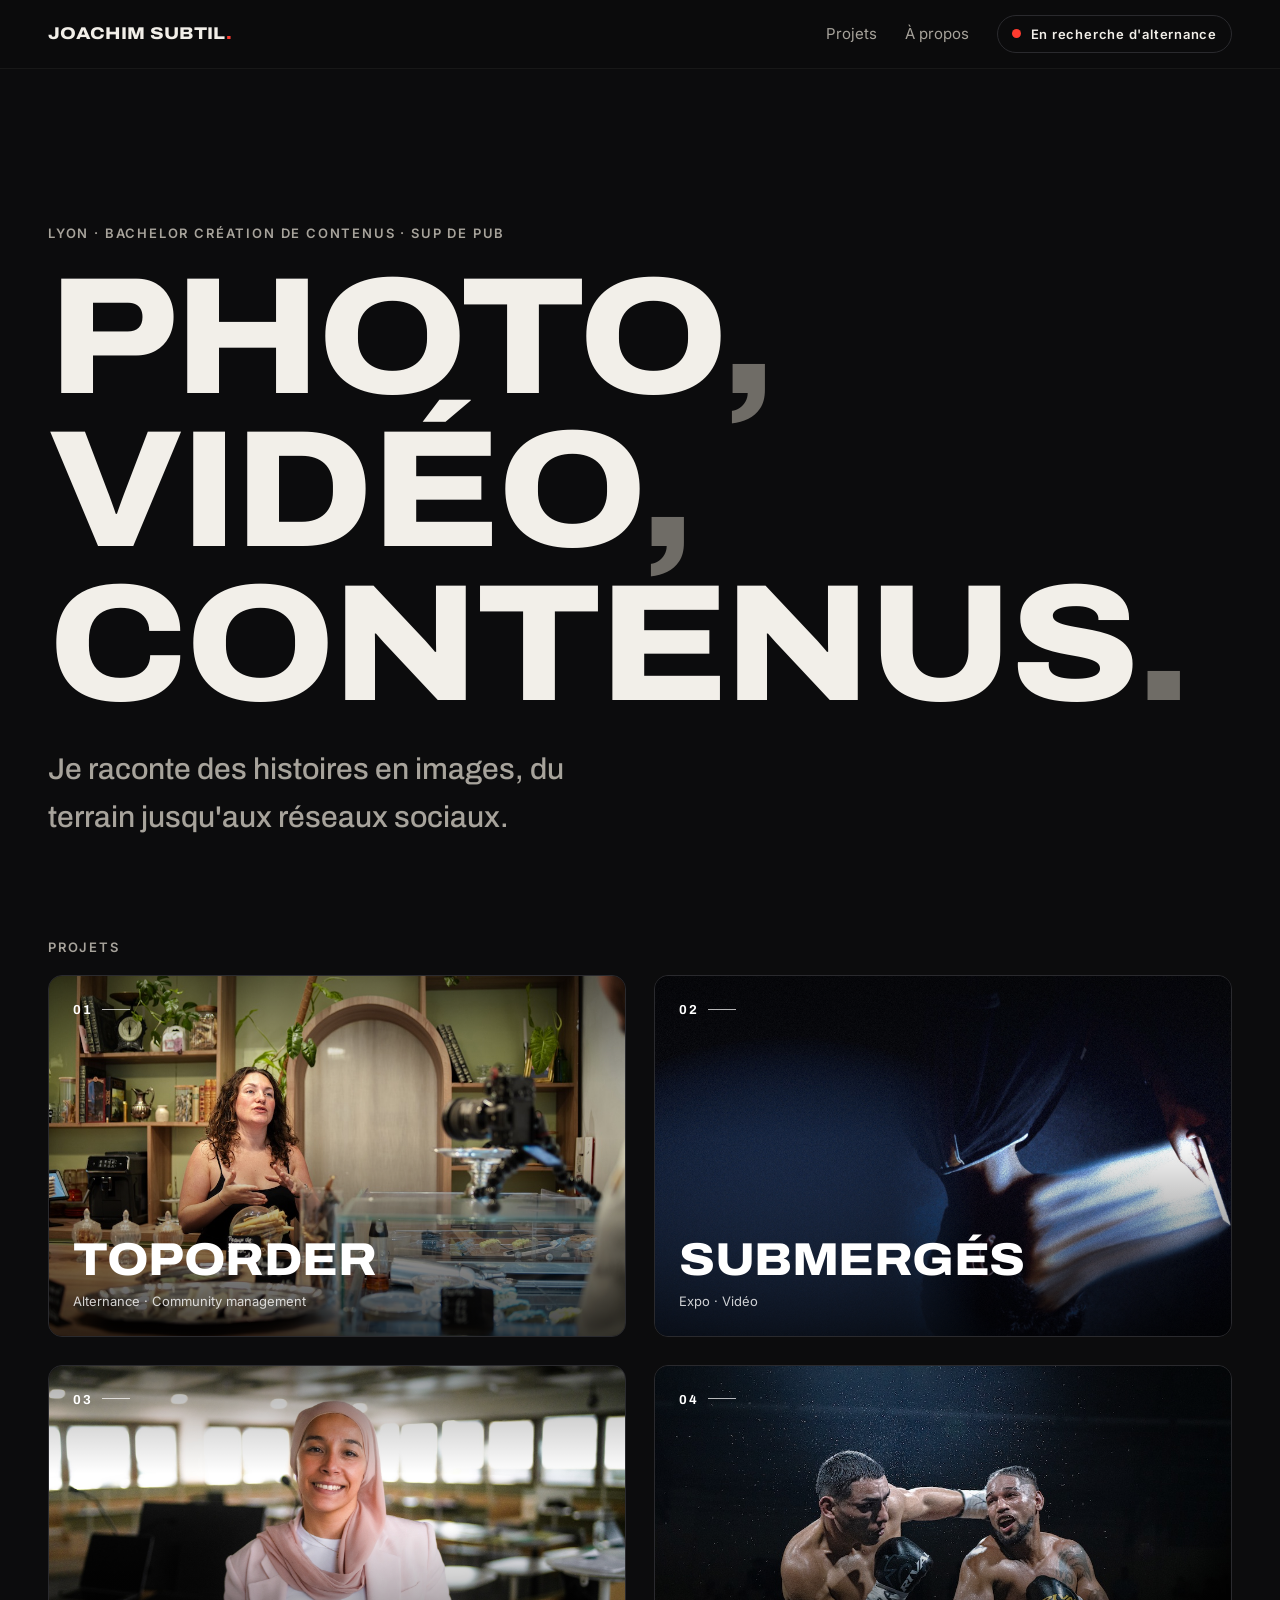
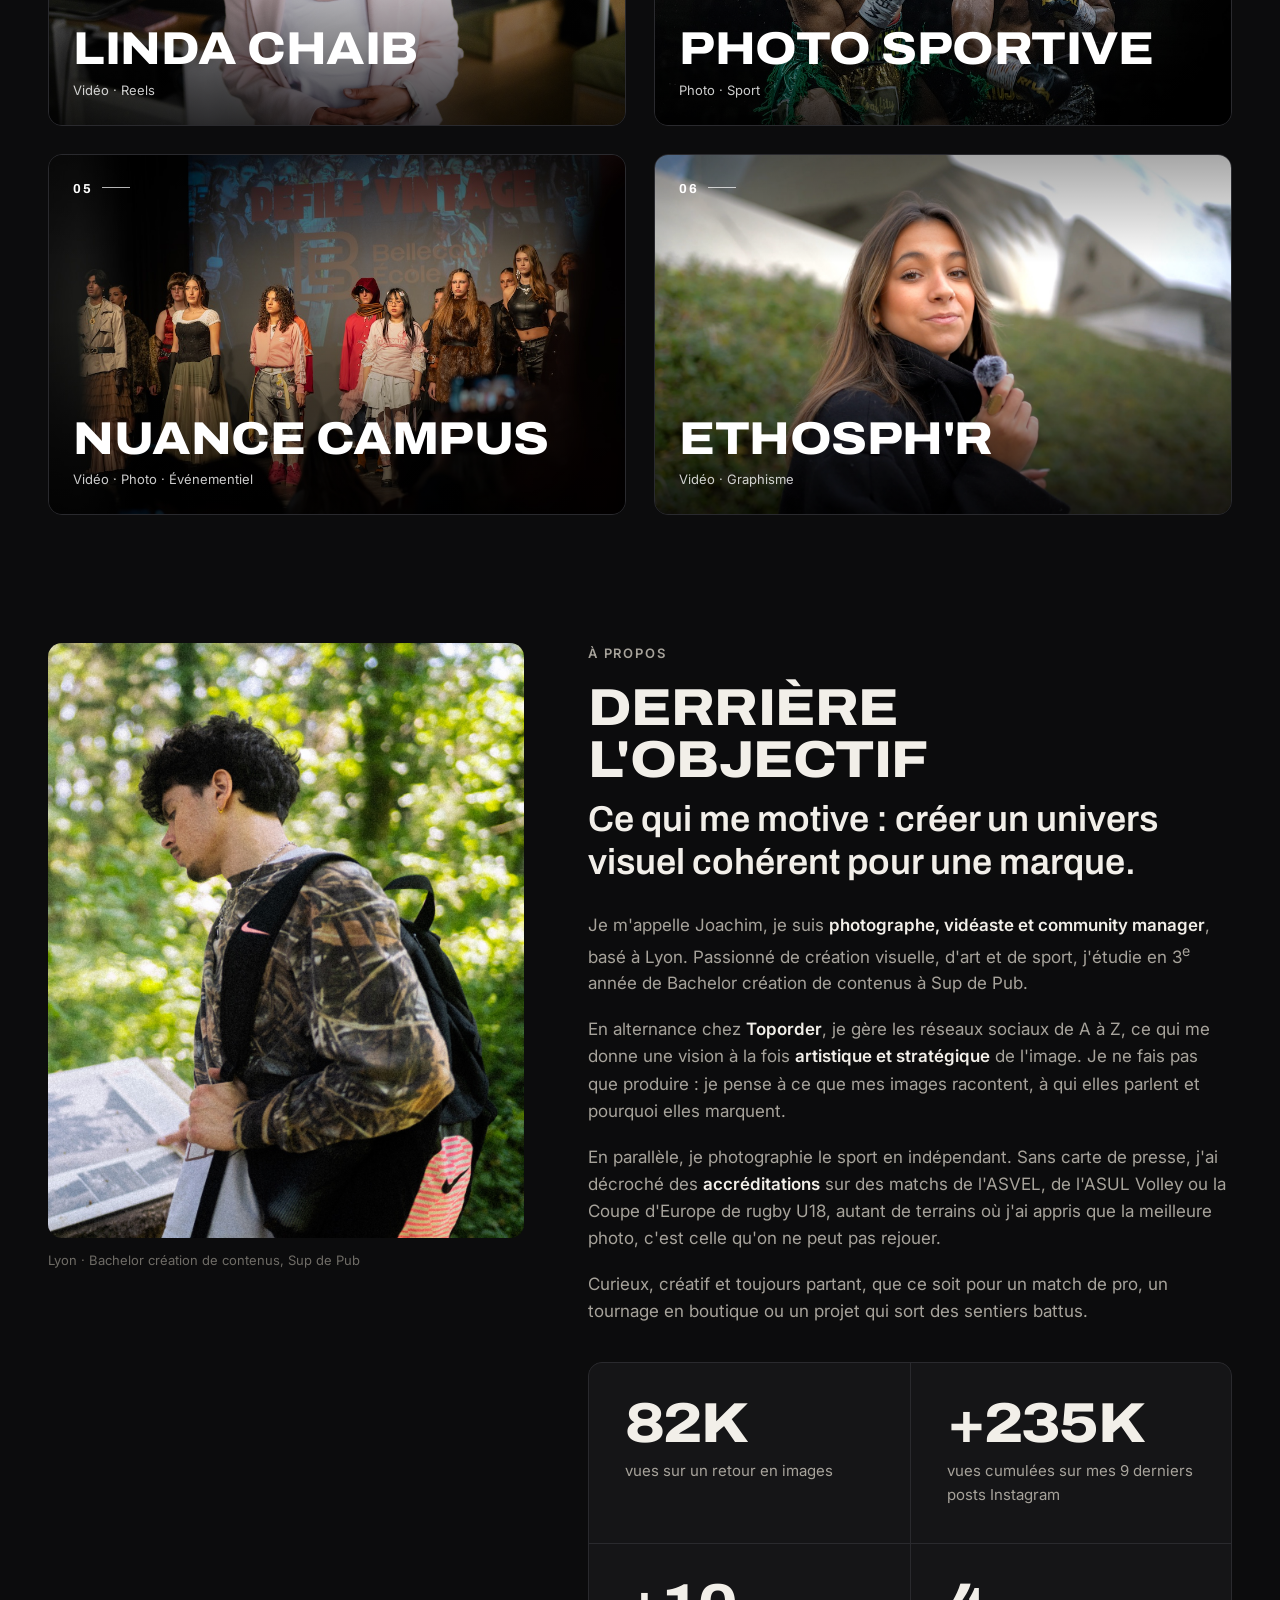
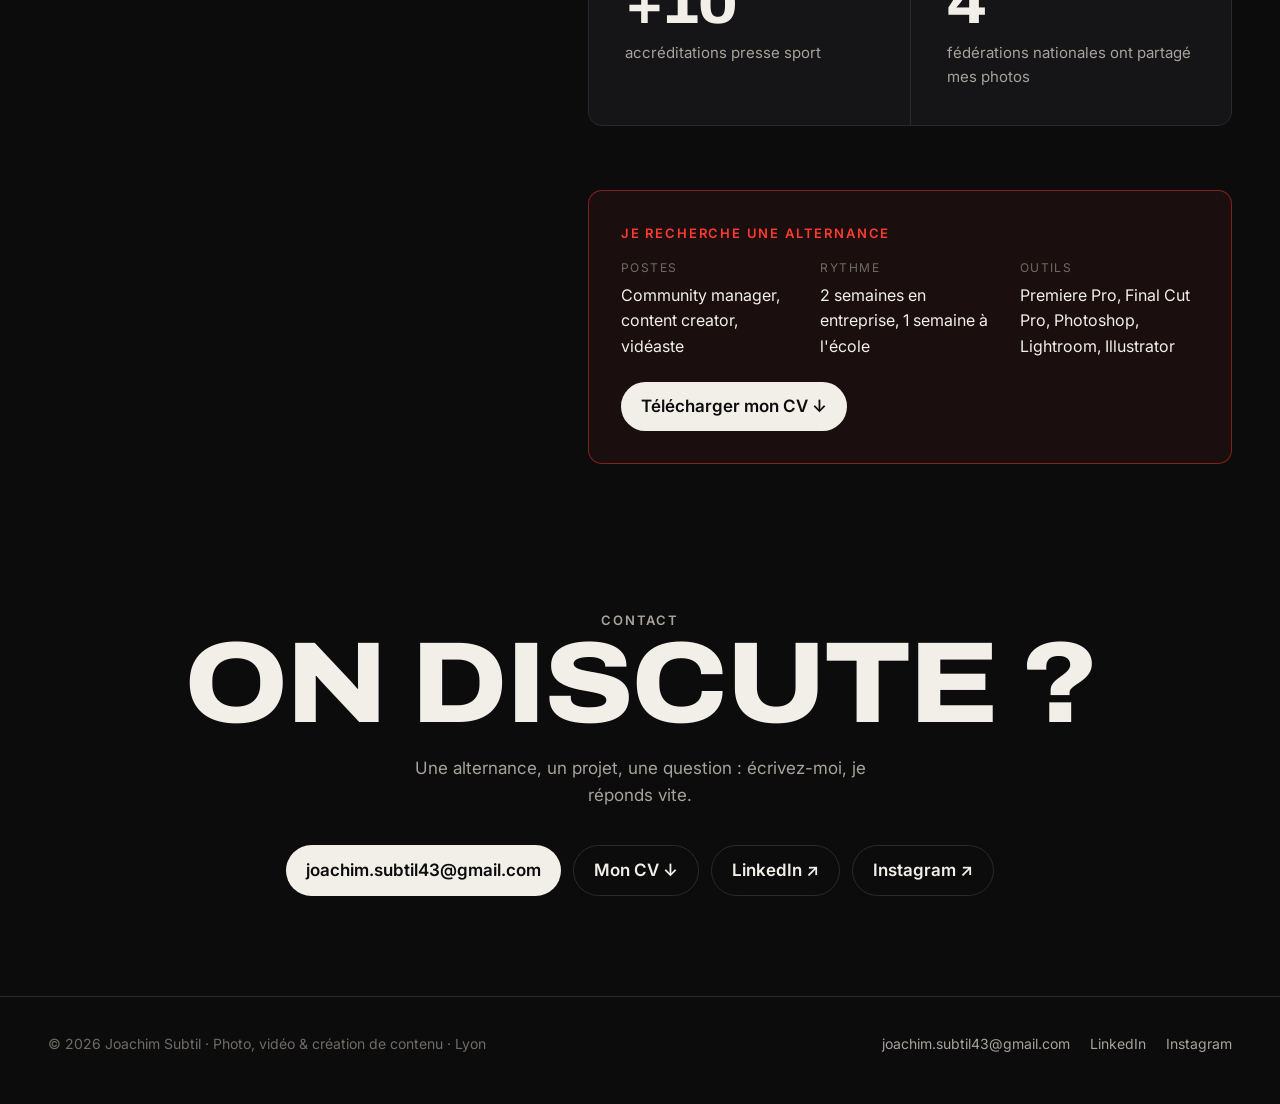
==== index.html @ 37c7d82a "Initial commit" ====
<!doctype html>
<html lang="fr">
<head>
  <meta charset="utf-8">
  <meta name="viewport" content="width=device-width, initial-scale=1">
  <title>Joachim Subtil — Photo, vidéo &amp; création de contenu</title>
  <meta name="description" content="Portfolio de Joachim Subtil, photographe, vidéaste et créateur de contenu à Lyon, en recherche d'alternance.">
  <link rel="preconnect" href="https://fonts.googleapis.com">
  <link rel="preconnect" href="https://fonts.gstatic.com" crossorigin>
  <link href="https://fonts.googleapis.com/css2?family=Archivo:wdth,wght@62..125,400..900&family=Inter:wght@400;500;600&display=swap" rel="stylesheet">
  <link rel="stylesheet" href="assets/style.css?v=18">
</head>
<body>

<header class="site-header">
  <div class="wrap">
    <a class="logo" href="index.html">Joachim Subtil<span>.</span></a>
    <nav class="nav">
      <a href="#projets">Projets</a>
      <a href="#a-propos">À propos</a>
      <a class="rec" href="#contact"><span class="rec-full">En recherche d'alternance</span><span class="rec-short">Alternance</span></a>
    </nav>
  </div>
</header>

<main>

  <section class="home-hero wrap">
    <p class="kicker">Lyon · Bachelor création de contenus · Sup de Pub</p>
    <h1 class="display">Photo<span>,</span><br>vidéo<span>,</span><br>contenus<span>.</span></h1>
    <p class="subtitle">Je raconte des histoires en images, du terrain jusqu'aux réseaux sociaux.</p>
  </section>

  <section class="wrap" id="projets">
    <p class="kicker">Projets</p>
    <div class="projects">
      <a class="project-card reveal js-preview" href="projets/toporder.html">
        <div class="thumb"><img src="medias/toporder/itw-tournage-1000.jpg?v=3" alt="Tournage d’une interview client Toporder dans une boutique, caméra sur pied"><video src="medias/toporder/apercu.mp4?v=2" muted loop playsinline preload="none" aria-hidden="true"></video><span class="thumb-label" aria-hidden="true"><span class="thumb-num">01</span><span><span class="thumb-title">Toporder</span><span class="thumb-tags">Alternance · Community management</span></span></span></div>
        <div class="info"><h3>Toporder</h3><span class="tags">Alternance · Community management</span></div>
      </a>
      <a class="project-card reveal js-preview" href="projets/submerges.html">
        <div class="thumb"><img src="medias/submerges/vignette-photo.jpg?v=3" alt="Visage éclairé par un écran, tiré de l'affiche de Submergés"><video src="medias/submerges/teaser-apercu.mp4" muted loop playsinline preload="none" aria-hidden="true"></video><span class="thumb-label" aria-hidden="true"><span class="thumb-num">02</span><span><span class="thumb-title">Submergés</span><span class="thumb-tags">Expo · Vidéo</span></span></span></div>
        <div class="info"><h3>Submergés</h3><span class="tags">Expo · Vidéo</span></div>
      </a>
      <a class="project-card reveal js-preview" href="projets/linda-chaib.html">
        <div class="thumb"><img src="medias/linda-chaib/miniature.jpg?v=3" alt="Portrait de Linda Chaib, souriante, en veste rose"><video src="medias/linda-chaib/presentation-apercu.mp4" muted loop playsinline preload="none" aria-hidden="true"></video><span class="thumb-label" aria-hidden="true"><span class="thumb-num">03</span><span><span class="thumb-title">Linda Chaib</span><span class="thumb-tags">Vidéo · Reels</span></span></span></div>
        <div class="info"><h3>Linda Chaib</h3><span class="tags">Vidéo · Reels</span></div>
      </a>
      <a class="project-card reveal js-preview" href="projets/photo-sportive.html">
        <div class="thumb"><img src="medias/photo-sportive/boxe-3-1000.jpg?v=3" alt="Deux boxeurs en plein échange de coups"><video src="medias/photo-sportive/apercu.mp4" muted loop playsinline preload="none" aria-hidden="true"></video><span class="thumb-label" aria-hidden="true"><span class="thumb-num">04</span><span><span class="thumb-title">Photo sportive</span><span class="thumb-tags">Photo · Sport</span></span></span></div>
        <div class="info"><h3>Photo sportive</h3><span class="tags">Photo · Sport</span></div>
      </a>
      <a class="project-card reveal js-preview" href="projets/nuance-campus.html">
        <div class="thumb"><img src="medias/nuance/final-1000.jpg?v=3" alt="Passage final du défilé vintage de Bellecour École"><video src="medias/nuance/apercu.mp4?v=3" muted loop playsinline preload="none" aria-hidden="true"></video><span class="thumb-label" aria-hidden="true"><span class="thumb-num">05</span><span><span class="thumb-title">Nuance Campus</span><span class="thumb-tags">Vidéo · Photo · Événementiel</span></span></span></div>
        <div class="info"><h3>Nuance Campus</h3><span class="tags">Vidéo · Photo · Événementiel</span></div>
      </a>
      <a class="project-card reveal js-preview" href="projets/ethosphr.html">
        <div class="thumb"><img src="medias/ethosphr/miniature.jpg?v=3" alt="Une intervieweuse tend son micro lors du micro-trottoir pour Ethosph'R"><video src="medias/ethosphr/apercu.mp4" muted loop playsinline preload="none" aria-hidden="true"></video><span class="thumb-label" aria-hidden="true"><span class="thumb-num">06</span><span><span class="thumb-title">Ethosph'R</span><span class="thumb-tags">Vidéo · Graphisme</span></span></span></div>
        <div class="info"><h3>Ethosph'R</h3><span class="tags">Vidéo · Graphisme</span></div>
      </a>
    </div>
  </section>

  <!-- ===== À propos ===== -->
  <section class="section wrap" id="a-propos">
    <div class="about">
      <figure class="about-photo reveal">
        <img src="medias/moi/portrait.jpg?v=3" alt="Portrait de Joachim Subtil en forêt, sac sur l'épaule" loading="lazy">
        <figcaption>Lyon · Bachelor création de contenus, Sup de Pub</figcaption>
      </figure>
      <div class="reveal">
        <p class="kicker">À propos</p>
        <h2 class="section-title">Derrière l'objectif</h2>
        <p class="story-lead">Ce qui me motive&nbsp;: créer un univers visuel cohérent pour une marque.</p>
        <div class="about-body">
          <p>Je m'appelle Joachim, je suis <strong>photographe, vidéaste et community manager</strong>, basé à Lyon. Passionné de création visuelle, d'art et de sport, j'étudie en 3<sup>e</sup> année de Bachelor création de contenus à Sup de Pub.</p>
          <p>En alternance chez <strong>Toporder</strong>, je gère les réseaux sociaux de A à Z, ce qui me donne une vision à la fois <strong>artistique et stratégique</strong> de l'image. Je ne fais pas que produire&nbsp;: je pense à ce que mes images racontent, à qui elles parlent et pourquoi elles marquent.</p>
          <p>En parallèle, je photographie le sport en indépendant. Sans carte de presse, j'ai décroché des <strong>accréditations</strong> sur des matchs de l'ASVEL, de l'ASUL Volley ou la Coupe d'Europe de rugby U18, autant de terrains où j'ai appris que la meilleure photo, c'est celle qu'on ne peut pas rejouer.</p>
          <p>Curieux, créatif et toujours partant, que ce soit pour un match de pro, un tournage en boutique ou un projet qui sort des sentiers battus.</p>
        </div>

        <div class="stats two-by-two" style="margin-top: 36px;">
          <div class="stat"><span class="num">82K</span><span class="label">vues sur un retour en images</span></div>
          <div class="stat"><span class="num">+235K</span><span class="label">vues cumulées sur mes 9 derniers posts Instagram</span></div>
          <div class="stat"><span class="num">+10</span><span class="label">accréditations presse sport</span></div>
          <div class="stat"><span class="num">4</span><span class="label">fédérations nationales ont partagé mes photos</span></div>
        </div>

        <div class="looking">
          <p class="kicker">Je recherche une alternance</p>
          <dl>
            <div><dt>Postes</dt><dd>Community manager, content creator, vidéaste</dd></div>
            <div><dt>Rythme</dt><dd>2 semaines en entreprise, 1 semaine à l'école</dd></div>
            <div><dt>Outils</dt><dd>Premiere Pro, Final Cut Pro, Photoshop, Lightroom, Illustrator</dd></div>
          </dl>
          <a class="link-arrow" href="cv/CV-Joachim-Subtil.pdf" download style="margin-top: 22px;">Télécharger mon CV ↓</a>
        </div>
      </div>
    </div>
  </section>

  <!-- ===== Contact ===== -->
  <section class="contact wrap reveal" id="contact">
    <p class="kicker">Contact</p>
    <h2 class="display">On discute&nbsp;?</h2>
    <p>Une alternance, un projet, une question&nbsp;: écrivez-moi, je réponds vite.</p>
    <div class="contact-links">
      <a class="link-arrow" href="mailto:joachim.subtil43@gmail.com">joachim.subtil43@gmail.com</a>
      <a class="link-arrow ghost" href="cv/CV-Joachim-Subtil.pdf" download>Mon CV ↓</a>
      <a class="link-arrow ghost" href="https://www.linkedin.com/in/joachim-subtil-207387318/" target="_blank" rel="noopener">LinkedIn ↗</a>
      <a class="link-arrow ghost" href="https://www.instagram.com/51visuals" target="_blank" rel="noopener">Instagram ↗</a>
    </div>
  </section>

</main>

<footer class="site-footer">
  <div class="wrap">
    <span>© 2026 Joachim Subtil · Photo, vidéo &amp; création de contenu · Lyon</span>
    <span class="footer-links"><a href="mailto:joachim.subtil43@gmail.com">joachim.subtil43@gmail.com</a><a href="https://www.linkedin.com/in/joachim-subtil-207387318/" target="_blank" rel="noopener">LinkedIn</a><a href="https://www.instagram.com/51visuals" target="_blank" rel="noopener">Instagram</a></span>
  </div>
</footer>

<script src="assets/main.js?v=16"></script>
</body>
</html>
---- assets/style.css ----
/* ==========================================================
   Portfolio Joachim Subtil — feuille de style principale
   Les couleurs et polices se changent ici, en un seul endroit.
   ========================================================== */

:root {
  --bg: #0c0c0d;
  --bg-2: #151517;
  --bg-3: #1d1d20;
  --line: #2a2a2e;
  --text: #f2efe9;
  --text-2: #a7a39b;
  --text-3: #6f6c66;
  --rec: #ff3b2f;          /* le rouge "REC" de la caméra */
  --radius: 14px;
  --gutter: clamp(16px, 4vw, 48px);
  --max: 1280px;
  --font-display: "Archivo", "Helvetica Neue", Arial, sans-serif;
  --font-body: "Inter", "Helvetica Neue", Arial, sans-serif;
}

*, *::before, *::after { box-sizing: border-box; }
html { -webkit-text-size-adjust: 100%; scroll-behavior: smooth; }
body {
  margin: 0;
  background: var(--bg);
  color: var(--text);
  font-family: var(--font-body);
  font-size: 17px;
  line-height: 1.6;
  -webkit-font-smoothing: antialiased;
  overflow-x: hidden;
}
img, video, iframe { display: block; max-width: 100%; }
a { color: inherit; }
::selection { background: var(--rec); color: #fff; }

.wrap { width: 100%; max-width: var(--max); margin: 0 auto; padding: 0 var(--gutter); }

/* ---------- Textes ---------- */
.display {
  font-family: var(--font-display);
  font-stretch: 112%;
  font-weight: 800;
  line-height: .92;
  letter-spacing: -0.02em;
  text-transform: uppercase;
  margin: 0;
}
.kicker {
  font-family: var(--font-body);
  font-size: 13px;
  font-weight: 600;
  letter-spacing: .14em;
  text-transform: uppercase;
  color: var(--text-2);
  margin: 0 0 18px;
}
.section-title {
  font-family: var(--font-display);
  font-stretch: 112%;
  font-weight: 800;
  text-transform: uppercase;
  font-size: clamp(28px, 4.4vw, 52px);
  line-height: 1;
  letter-spacing: -0.01em;
  margin: 0 0 12px;
}
.section-intro { color: var(--text-2); max-width: 60ch; margin: 0 0 40px; }

/* ---------- Pastille REC ---------- */
.rec {
  display: inline-flex; align-items: center; gap: 10px;
  font-size: 13px; font-weight: 600; letter-spacing: .06em;
  padding: 8px 14px; border: 1px solid var(--line); border-radius: 999px;
  text-decoration: none; white-space: nowrap;
  transition: border-color .2s, background .2s;
}
.rec::before {
  content: ""; width: 9px; height: 9px; border-radius: 50%;
  background: var(--rec); box-shadow: 0 0 0 0 rgba(255, 59, 47, .6);
  animation: rec 1.8s infinite;
}
.rec:hover { border-color: var(--rec); background: rgba(255, 59, 47, .08); }
@keyframes rec {
  0% { box-shadow: 0 0 0 0 rgba(255, 59, 47, .55); }
  70% { box-shadow: 0 0 0 9px rgba(255, 59, 47, 0); }
  100% { box-shadow: 0 0 0 0 rgba(255, 59, 47, 0); }
}

/* ---------- En-tête ---------- */
.site-header {
  position: sticky; top: 0; z-index: 50;
  background: rgba(12, 12, 13, .78);
  backdrop-filter: blur(14px); -webkit-backdrop-filter: blur(14px);
  border-bottom: 1px solid rgba(255, 255, 255, .05);
}
.site-header .wrap { display: flex; align-items: center; justify-content: space-between; gap: 16px; height: 68px; }
.logo {
  font-family: var(--font-display); font-stretch: 115%; font-weight: 800;
  text-transform: uppercase; letter-spacing: .02em; font-size: 17px; text-decoration: none;
}
.logo span { color: var(--rec); }
.nav { display: flex; align-items: center; gap: 28px; font-size: 15px; }
.nav a:not(.rec) { text-decoration: none; color: var(--text-2); transition: color .2s; }
.nav a:not(.rec):hover { color: var(--text); }
.logo { white-space: nowrap; }
@media (max-width: 720px) {
  .nav a:not(.rec) { display: none; }
  .logo { font-size: 15px; }
  .rec { font-size: 12px; padding: 7px 12px; }
}

/* ---------- Hero projet ---------- */
.project-hero { padding-top: clamp(48px, 9vw, 120px); padding-bottom: clamp(32px, 5vw, 56px); }
.back { display: inline-flex; gap: 8px; color: var(--text-2); text-decoration: none; font-size: 14px; margin-bottom: 36px; }
.back:hover { color: var(--text); }
.project-hero h1 { font-size: clamp(54px, 12vw, 168px); }
.project-hero .subtitle {
  font-family: var(--font-display); font-stretch: 100%; font-weight: 500;
  font-size: clamp(20px, 2.6vw, 30px); color: var(--text-2); margin: 18px 0 0;
}
.meta {
  display: grid; grid-template-columns: repeat(4, 1fr); gap: 24px;
  margin-top: clamp(40px, 6vw, 72px); padding-top: 24px; border-top: 1px solid var(--line);
}
.meta dt { font-size: 12px; letter-spacing: .12em; text-transform: uppercase; color: var(--text-3); margin-bottom: 6px; }
.meta dd { margin: 0; font-size: 15px; line-height: 1.45; }
@media (max-width: 820px) { .meta { grid-template-columns: repeat(2, 1fr); } }

/* ---------- Vidéo principale ---------- */
.feature-video {
  position: relative; border-radius: var(--radius); overflow: hidden;
  background: #000; aspect-ratio: 16 / 9;
}
.feature-video video { width: 100%; height: 100%; object-fit: cover; }
.feature-caption { display: flex; justify-content: space-between; gap: 16px; color: var(--text-3); font-size: 14px; margin-top: 14px; }

/* Bouton lecture posé sur les vidéos */
.play {
  position: absolute; inset: 0; display: grid; place-items: center;
  border: 0; padding: 0; cursor: pointer; background: linear-gradient(180deg, rgba(0,0,0,0) 40%, rgba(0,0,0,.45));
  transition: opacity .3s;
}
.play span {
  width: clamp(64px, 9vw, 96px); aspect-ratio: 1; border-radius: 50%;
  background: rgba(255, 255, 255, .14); backdrop-filter: blur(8px); -webkit-backdrop-filter: blur(8px);
  border: 1px solid rgba(255, 255, 255, .35); display: grid; place-items: center;
  transition: transform .25s, background .25s;
}
.play span::before {
  content: ""; margin-left: 6%;
  border-style: solid; border-width: 13px 0 13px 21px; border-color: transparent transparent transparent #fff;
}
.play:hover span { transform: scale(1.08); background: var(--rec); border-color: var(--rec); }
.is-playing .play { opacity: 0; pointer-events: none; }

/* ---------- Sections ---------- */
.section { padding-top: clamp(72px, 10vw, 140px); }

/* Texte du projet */
.story { display: grid; grid-template-columns: 1fr 1.4fr; gap: clamp(32px, 6vw, 96px); }
.story-lead {
  font-family: var(--font-display); font-weight: 600; font-stretch: 100%;
  font-size: clamp(24px, 3vw, 36px); line-height: 1.2; margin: 0;
}
.story-body p { color: var(--text-2); margin: 0 0 1.2em; }
.story-body strong { color: var(--text); font-weight: 600; }
.tasks { list-style: none; margin: 28px 0 0; padding: 0; display: flex; flex-wrap: wrap; gap: 10px; }
.tasks li { font-size: 14px; padding: 7px 14px; border-radius: 999px; background: var(--bg-3); color: var(--text); }
@media (max-width: 820px) { .story { grid-template-columns: 1fr; } }

/* ---------- Résultats ---------- */
.big-stat {
  display: grid; grid-template-columns: auto 1fr; gap: clamp(24px, 5vw, 64px); align-items: end;
  padding: clamp(28px, 4vw, 48px); border-radius: var(--radius);
  background: radial-gradient(120% 140% at 0% 100%, rgba(255, 59, 47, .22), transparent 55%), var(--bg-2);
  border: 1px solid var(--line);
}
.big-stat .num {
  font-family: var(--font-display); font-stretch: 112%; font-weight: 800;
  font-size: clamp(72px, 15vw, 200px); line-height: .82; letter-spacing: -0.03em;
}
.big-stat .label { color: var(--text-2); max-width: 32ch; margin: 0; }
.big-stat .label strong { display: block; color: var(--text); font-size: 20px; margin-bottom: 6px; }
@media (max-width: 720px) { .big-stat { grid-template-columns: 1fr; } }

.platforms { display: grid; grid-template-columns: repeat(4, 1fr); gap: 16px; margin-top: 16px; }
.platform { background: var(--bg-2); border: 1px solid var(--line); border-radius: var(--radius); padding: 24px; }
.platform h3 { display: flex; align-items: center; gap: 10px; font-size: 15px; font-weight: 600; margin: 0 0 4px; }
.platform h3 svg { width: 18px; height: 18px; flex: none; }
.platform .what { font-size: 13px; color: var(--text-3); margin: 0 0 20px; }
.platform dl { margin: 0; display: grid; gap: 10px; }
.platform dl div { display: flex; justify-content: space-between; align-items: baseline; gap: 12px; border-top: 1px solid var(--line); padding-top: 10px; }
.platform dt { color: var(--text-2); font-size: 14px; }
.platform dd { margin: 0; font-family: var(--font-display); font-stretch: 108%; font-weight: 700; font-size: 22px; }
@media (max-width: 1000px) { .platforms { grid-template-columns: repeat(2, 1fr); } }
@media (max-width: 520px) { .platforms { grid-template-columns: 1fr; } }

/* ---------- Reels (format vertical) ---------- */
.reels {
  display: grid; grid-auto-flow: column; grid-auto-columns: minmax(220px, 1fr); gap: 16px;
  overflow-x: auto; scroll-snap-type: x mandatory; padding-bottom: 12px;
  scrollbar-width: thin; scrollbar-color: var(--line) transparent;
}
.reel { scroll-snap-align: start; margin: 0; }
.reel-frame {
  position: relative; aspect-ratio: 9 / 16; border-radius: 18px; overflow: hidden; background: #000;
  border: 1px solid var(--line);
}
.reel-frame video { width: 100%; height: 100%; object-fit: cover; }
.reel-frame .play span { width: 58px; }
.reel-frame .play span::before { border-width: 10px 0 10px 16px; }
.reel figcaption { display: flex; justify-content: space-between; font-size: 13px; color: var(--text-3); margin-top: 10px; }
@media (min-width: 1100px) { .reels { grid-auto-columns: calc((100% - 3 * 16px) / 4); } }
@media (max-width: 600px) { .reels { grid-auto-columns: 68%; } }

/* En plein écran : on montre la vidéo entière, sans la recadrer */
video:fullscreen { object-fit: contain; background: #000; }
video:-webkit-full-screen { object-fit: contain; background: #000; }

/* ---------- Citation ---------- */
.takeaway { border-top: 1px solid var(--line); padding-top: clamp(40px, 6vw, 72px); }
.takeaway blockquote {
  margin: 0; font-family: var(--font-display); font-stretch: 100%; font-weight: 600;
  font-size: clamp(28px, 4.6vw, 60px); line-height: 1.1; letter-spacing: -0.01em; max-width: 22ch;
}
.takeaway blockquote em { font-style: normal; color: var(--rec); }
.takeaway p { color: var(--text-2); max-width: 62ch; margin: 28px 0 0; }

/* ---------- Projet suivant + pied de page ---------- */
.next {
  display: flex; justify-content: space-between; align-items: center; gap: 24px; flex-wrap: wrap;
  margin-top: clamp(80px, 12vw, 160px); padding: clamp(32px, 5vw, 56px) 0; border-top: 1px solid var(--line);
  text-decoration: none;
}
.next .display { font-size: clamp(36px, 7vw, 96px); transition: color .25s; }
.next:hover .display { color: var(--rec); }
.next .arrow { font-size: clamp(36px, 6vw, 80px); transition: transform .25s; }
.next:hover .arrow { transform: translateX(10px); }

.site-footer { border-top: 1px solid var(--line); padding: 36px 0 48px; color: var(--text-3); font-size: 14px; }
.site-footer .wrap { display: flex; flex-wrap: wrap; justify-content: space-between; gap: 16px; }
.site-footer a { color: var(--text-2); text-decoration: none; }
.site-footer a:hover { color: var(--text); }

/* ---------- Apparition au défilement ---------- */
.reveal { opacity: 0; transform: translateY(24px); transition: opacity .8s ease, transform .8s ease; }
.reveal.is-visible { opacity: 1; transform: none; }
@media (prefers-reduced-motion: reduce) {
  .reveal { opacity: 1; transform: none; transition: none; }
  .rec::before { animation: none; }
  html { scroll-behavior: auto; }
}

/* ---------- Accueil ---------- */
.home-hero { padding-top: clamp(64px, 12vw, 160px); padding-bottom: clamp(48px, 8vw, 96px); }
.home-hero h1 { font-size: clamp(56px, 13vw, 190px); }
.home-hero h1 span { color: var(--text-3); }
.home-hero .subtitle {
  font-family: var(--font-display); font-weight: 500; font-size: clamp(20px, 2.6vw, 30px);
  color: var(--text-2); margin: 24px 0 0; max-width: 34ch;
}
.projects { display: grid; grid-template-columns: repeat(2, 1fr); gap: clamp(16px, 2.4vw, 28px); }
.project-card { text-decoration: none; display: block; }
.project-card .thumb {
  position: relative; aspect-ratio: 16 / 10; border-radius: var(--radius); overflow: hidden;
  background: var(--bg-2); border: 1px solid var(--line);
}
.project-card .thumb img { width: 100%; height: 100%; object-fit: cover; transition: transform .6s ease; }
.project-card:hover .thumb img { transform: scale(1.04); }
.project-card .soon {
  position: absolute; inset: 0; display: grid; place-items: center;
  color: var(--text-3); font-size: 13px; letter-spacing: .14em; text-transform: uppercase;
}
.project-card .info { display: flex; justify-content: space-between; align-items: baseline; gap: 16px; margin-top: 16px; }
.project-card h3 {
  font-family: var(--font-display); font-stretch: 108%; font-weight: 700; text-transform: uppercase;
  font-size: clamp(20px, 2.2vw, 28px); margin: 0; transition: color .2s;
}
.project-card:hover h3 { color: var(--rec); }
.project-card .tags { color: var(--text-3); font-size: 14px; text-align: right; }
.project-card.is-soon { pointer-events: none; }
.project-card.is-soon h3 { color: var(--text-3); }
@media (max-width: 720px) { .projects { grid-template-columns: 1fr; } }

/* ---------- Image cliquable (clic = agrandir) ---------- */
.gallery-item {
  display: block; padding: 0; border: 1px solid var(--line); border-radius: var(--radius);
  overflow: hidden; background: var(--bg-2); cursor: zoom-in;
}
.gallery-item img { width: 100%; height: auto; transition: transform .5s ease; }
.gallery-item:hover img { transform: scale(1.02); }

.lightbox {
  width: 100vw; height: 100vh; max-width: none; max-height: none; margin: 0; padding: 24px;
  border: 0; background: rgba(0, 0, 0, .92); place-items: center;
}
.lightbox[open] { display: grid; }
.lightbox::backdrop { background: transparent; }
.lightbox img { max-width: 100%; max-height: calc(100vh - 48px); object-fit: contain; border-radius: 6px; cursor: zoom-out; }
.lightbox-close {
  position: fixed; top: 16px; right: 20px; width: 44px; height: 44px; border-radius: 50%;
  border: 1px solid rgba(255, 255, 255, .3); background: rgba(0, 0, 0, .5); color: #fff;
  font-size: 26px; line-height: 1; cursor: pointer;
}

/* ---------- Vignette vidéo sur l'accueil ---------- */
.project-card .thumb video {
  position: absolute; inset: 0; width: 100%; height: 100%; object-fit: cover; transition: transform .6s ease;
}
.project-card:hover .thumb video { transform: scale(1.04); }
/* la miniature est posée sur la vidéo : elle s'efface pendant l'aperçu, puis revient */
.js-preview .thumb img { position: relative; z-index: 1; transition: opacity .4s ease, transform .6s ease; }
.js-preview.is-previewing .thumb img { opacity: 0; }

/* ---------- Bandeau d'annonce (ex. prochaine accréditation) ---------- */
.announce {
  display: flex; width: fit-content; align-items: center; gap: 12px; flex-wrap: wrap;
  margin: 0 0 36px; padding: 10px 18px; border-radius: 999px;
  border: 1px solid rgba(255, 59, 47, .45); background: rgba(255, 59, 47, .08);
  font-size: 14px; line-height: 1.35;
}
.announce::before {
  content: ""; width: 9px; height: 9px; border-radius: 50%; flex: none;
  background: var(--rec); animation: rec 1.8s infinite;
}
.announce strong { font-weight: 600; }
.announce span { color: var(--text-2); }

/* ---------- Encart Instagram ---------- */
.insta-card {
  display: flex; flex-wrap: wrap; align-items: center; justify-content: space-between; gap: 24px;
  padding: 24px; border-radius: var(--radius); border: 1px solid var(--line); background: var(--bg-2);
}
.insta-id { display: flex; align-items: center; gap: 16px; }
.insta-avatar {
  width: 64px; height: 64px; border-radius: 50%; flex: none; display: grid; place-items: center;
  font-family: var(--font-display); font-stretch: 112%; font-weight: 800; font-size: 20px;
  background: var(--bg); box-shadow: 0 0 0 2px var(--bg-2), 0 0 0 4px var(--rec);
}
.insta-id strong { display: block; font-size: 18px; }
.insta-id span { color: var(--text-3); font-size: 14px; }


/* ---------- Bouton lien (ex. « Suivre sur Instagram ») ---------- */
.link-arrow {
  display: inline-flex; align-items: center; gap: 8px; font-weight: 600; text-decoration: none;
  padding: 11px 20px; border-radius: 999px; background: var(--text); color: var(--bg);
  transition: transform .2s;
}
.link-arrow:hover { transform: translateY(-1px); }

/* ---------- Signature commune des miniatures (accueil) : numéro + titre posés sur l'image ---------- */
.project-card:not(.is-soon) .info { display: none; }
.thumb-label {
  position: absolute; inset: 0; z-index: 3; pointer-events: none;
  display: flex; flex-direction: column; justify-content: space-between;
  padding: clamp(14px, 2vw, 24px);
  background: linear-gradient(180deg, rgba(0, 0, 0, .35) 0%, transparent 30%, transparent 45%, rgba(0, 0, 0, .75) 100%);
  color: #fff;
}
.thumb-num { font-family: var(--font-display); font-weight: 700; font-size: 13px; letter-spacing: .12em; }
.thumb-num::after { content: ""; display: inline-block; width: 28px; height: 1px; background: currentColor; margin: 0 0 4px 10px; vertical-align: middle; opacity: .7; }
.thumb-title {
  display: block; font-family: var(--font-display); font-stretch: 112%; font-weight: 800; text-transform: uppercase;
  font-size: clamp(26px, 3.6vw, 48px); line-height: .95; letter-spacing: -0.01em; transition: color .2s;
}
.thumb-tags { display: block; margin-top: 8px; font-size: 13px; opacity: .8; }
.project-card:hover .thumb-title { color: var(--rec); }

/* ---------- Emplacement réservé pour une vidéo à venir ---------- */
.video-slot {
  display: grid; place-items: center; text-align: center; gap: 6px; padding: 24px;
  aspect-ratio: 16 / 9; border-radius: var(--radius);
  border: 1px dashed var(--text-3); background: var(--bg-2); color: var(--text-3);
}
.video-slot.vertical { aspect-ratio: 9 / 16; }
.video-slot strong { display: block; color: var(--text-2); font-weight: 600; }
.video-slot span { font-size: 13px; }
.video-pair { display: grid; grid-template-columns: repeat(2, 1fr); gap: 16px; }
.video-pair .feature-caption { margin-top: 10px; }
@media (max-width: 720px) { .video-pair { grid-template-columns: 1fr; } }

/* ---------- Frise des missions ---------- */
.timeline { list-style: none; margin: 0; padding: 0; display: grid; grid-template-columns: repeat(3, 1fr); border-top: 1px solid var(--line); }
.timeline li { padding: 20px 20px 0 0; }
.timeline li + li { padding-left: 20px; border-left: 1px solid var(--line); }
.timeline .when { display: block; font-size: 12px; letter-spacing: .12em; text-transform: uppercase; color: var(--rec); margin-bottom: 8px; }
.timeline strong { display: block; font-family: var(--font-display); font-stretch: 105%; font-size: 19px; line-height: 1.2; margin-bottom: 6px; }
.timeline p { margin: 0; color: var(--text-2); font-size: 15px; }
@media (max-width: 820px) {
  .timeline { grid-template-columns: 1fr; }
  .timeline li, .timeline li + li { padding: 18px 0; border-left: 0; border-bottom: 1px solid var(--line); }
}

/* ---------- Chapitre d'un projet (titre numéroté) ---------- */
.chapter-head { display: flex; align-items: baseline; gap: 18px; margin-bottom: 12px; }
.chapter-head .chapter-num { font-family: var(--font-display); font-weight: 800; font-size: 15px; color: var(--rec); letter-spacing: .08em; }
.problem {
  margin: 28px 0 0; padding-left: 20px; border-left: 2px solid var(--rec);
  font-family: var(--font-display); font-weight: 500; font-size: clamp(18px, 2vw, 22px); line-height: 1.35; color: var(--text);
}
.problem span { display: block; margin-bottom: 6px; font-family: var(--font-body); font-size: 12px; letter-spacing: .12em; text-transform: uppercase; color: var(--text-3); }

/* vidéo verticale à côté du texte */
.split-vertical { display: grid; grid-template-columns: minmax(220px, 340px) 1fr; gap: clamp(28px, 5vw, 72px); align-items: center; }
@media (max-width: 760px) { .split-vertical { grid-template-columns: 1fr; } .split-vertical > :first-child { max-width: 300px; } }

/* chiffre clé en toutes lettres */
.big-stat .num.word { font-size: clamp(54px, 9vw, 120px); line-height: .9; }

/* ---------- Rangée de chiffres clés ---------- */
.stats { display: grid; grid-template-columns: repeat(3, 1fr); gap: 1px; background: var(--line); border: 1px solid var(--line); border-radius: var(--radius); overflow: hidden; }
.stat { background: var(--bg-2); padding: clamp(22px, 3vw, 36px); }
.stat .num {
  display: block; font-family: var(--font-display); font-stretch: 112%; font-weight: 800;
  font-size: clamp(44px, 6vw, 84px); line-height: .9; letter-spacing: -0.03em;
}
.stat .label { display: block; margin-top: 10px; color: var(--text-2); font-size: 15px; }
.stats-note { margin: 14px 0 0; color: var(--text-3); font-size: 14px; }
.stats-note strong { color: var(--rec); font-weight: 600; }
@media (max-width: 640px) { .stats { grid-template-columns: 1fr; } }

/* ---------- Liste de noms (ex. clients interviewés) ---------- */
.names { display: flex; flex-wrap: wrap; align-items: baseline; gap: 10px 22px; margin: 0; padding: 0; list-style: none; }
.names li { font-family: var(--font-display); font-stretch: 105%; font-weight: 700; font-size: clamp(20px, 2.4vw, 30px); text-transform: uppercase; }
.names li + li::before { content: "·"; margin-right: 22px; color: var(--rec); }

/* ---------- Visuels en carrousel (images collées bout à bout) ---------- */
.graph-grid { display: grid; grid-template-columns: repeat(2, 1fr); gap: 16px; align-items: center; }
.strip { display: flex; }
.strip .gallery-item { flex: 1; border: 0; border-radius: 0; }
.strip .gallery-item:first-child { border-radius: 10px 0 0 10px; }
.strip .gallery-item:last-child { border-radius: 0 10px 10px 0; }
.graph-grid > .gallery-item { border-radius: 10px; }
@media (max-width: 720px) { .graph-grid { grid-template-columns: 1fr; } }

/* ---------- À propos (accueil) ---------- */
.about { display: grid; grid-template-columns: .85fr 1.15fr; gap: clamp(28px, 5vw, 80px); align-items: start; }
.about-photo { margin: 0; position: sticky; top: 100px; }
.about-photo img { width: 100%; aspect-ratio: 4 / 5; object-fit: cover; border-radius: var(--radius); }
.about-photo figcaption { margin-top: 12px; font-size: 13px; color: var(--text-3); }
.about .story-lead { margin-bottom: 28px; }
.about-body p { color: var(--text-2); margin: 0 0 1.1em; }
.about-body strong { color: var(--text); font-weight: 600; }
@media (max-width: 820px) {
  .about { grid-template-columns: 1fr; }
  .about-photo { position: static; max-width: 420px; }
}

/* encart « Je recherche » */
.looking {
  margin-top: clamp(40px, 6vw, 64px); padding: clamp(22px, 3vw, 32px); border-radius: var(--radius);
  border: 1px solid rgba(255, 59, 47, .45); background: rgba(255, 59, 47, .06);
}
.looking .kicker { color: var(--rec); margin-bottom: 14px; }
.looking dl { display: grid; grid-template-columns: repeat(3, 1fr); gap: 20px; margin: 0; }
.looking dt { font-size: 12px; letter-spacing: .12em; text-transform: uppercase; color: var(--text-3); margin-bottom: 6px; }
.looking dd { margin: 0; font-size: 16px; }
@media (max-width: 640px) { .looking dl { grid-template-columns: 1fr; } }

/* contact */
.contact { text-align: center; padding: clamp(72px, 10vw, 140px) 0 clamp(56px, 8vw, 100px); }
.contact h2 { font-size: clamp(44px, 9vw, 120px); }
.contact p { color: var(--text-2); margin: 18px auto 0; max-width: 46ch; }
.contact-links { display: flex; flex-wrap: wrap; justify-content: center; gap: 12px; margin-top: 36px; }
.contact-links .link-arrow.ghost { background: transparent; color: var(--text); border: 1px solid var(--line); }
.contact-links .link-arrow.ghost:hover { border-color: var(--text-2); }
.footer-links { display: flex; flex-wrap: wrap; gap: 20px; }
.stats.two-by-two { grid-template-columns: repeat(2, 1fr); }
.stats.two-by-two .num { font-size: clamp(40px, 4.4vw, 64px); }
@media (max-width: 380px) { .stats.two-by-two { grid-template-columns: 1fr; } }
.timeline.five { grid-template-columns: repeat(5, 1fr); }
@media (max-width: 1000px) {
  .timeline.five { grid-template-columns: 1fr; }
  .timeline.five li, .timeline.five li + li { padding: 18px 0; border-left: 0; border-bottom: 1px solid var(--line); }
}

/* ---------- Grille alignée : rangées de même hauteur, bords droits ----------
   chaque photo prend une largeur proportionnelle à son format (--r = largeur / hauteur) */
.rows { display: grid; gap: 12px; }
.row { display: flex; gap: 12px; }
.cell { flex: var(--r) 1 0; min-width: 0; margin: 0; }
.cell .gallery-item { display: block; width: 100%; padding: 0; border: 0; border-radius: 0; background: none; }
.cell img { width: 100%; height: auto; display: block; }
.cell .gallery-item:hover img { transform: none; opacity: .9; }
@media (max-width: 560px) { .row { flex-direction: column; } }

/* ---------- Galerie simple (page Submergés : affiche + post, puis carrousel) ---------- */
.gallery { display: grid; grid-template-columns: repeat(2, 1fr); gap: 16px; align-items: start; }
.gallery + .gallery { margin-top: 16px; }
.gallery-1 { grid-template-columns: 1fr; }
@media (max-width: 600px) { .gallery { grid-template-columns: 1fr; } }

/* ---------- Carrousel de clips (coulisses) : un clip en grand, flèches et glisser au doigt ---------- */
.clip-slider { margin-top: clamp(40px, 6vw, 72px); }
.clip-frame { position: relative; border-radius: var(--radius); overflow: hidden; }
.clip-track { display: flex; overflow-x: auto; scroll-snap-type: x mandatory; scroll-behavior: smooth; scrollbar-width: none; }
.clip-track::-webkit-scrollbar { display: none; }
.clip-track video { flex: 0 0 100%; width: 100%; aspect-ratio: 16 / 9; object-fit: cover; display: block; scroll-snap-align: start; background: var(--bg-2); }
.slider-arrow {
  position: absolute; top: 50%; translate: 0 -50%; z-index: 2;
  width: clamp(40px, 4vw, 52px); aspect-ratio: 1; border-radius: 50%; border: 0; cursor: pointer;
  background: rgba(0, 0, 0, .5); color: #fff; font-size: 20px; backdrop-filter: blur(6px);
  transition: opacity .2s, background .2s;
}
.slider-arrow:hover { background: rgba(0, 0, 0, .75); }
.slider-arrow.to-prev { left: clamp(10px, 2vw, 20px); }
.slider-arrow.to-next { right: clamp(10px, 2vw, 20px); }
.slider-arrow:disabled { opacity: 0; pointer-events: none; }

/* ---------- Petits écrans : bouton « alternance » raccourci, grands titres toujours dans l'écran ---------- */
.rec-short { display: none; }
@media (max-width: 560px) {
  .rec-full { display: none; }
  .rec-short { display: inline; }
}
/* le mot le plus long du titre (« contenus. », « Submergés ») ne dépasse jamais la marge, quel que soit l'écran */
.home-hero h1.display { font-size: min(clamp(56px, 13vw, 190px), calc((min(100vw, var(--max)) - 2 * var(--gutter)) / 7.1)); }
.project-hero h1.display { font-size: min(clamp(54px, 12vw, 168px), calc((min(100vw, var(--max)) - 2 * var(--gutter)) / 7.6)); }
.expo-hero h1.display { font-size: min(clamp(52px, 11vw, 160px), calc((min(100vw, var(--max)) - 2 * var(--gutter)) / 7.6)); }
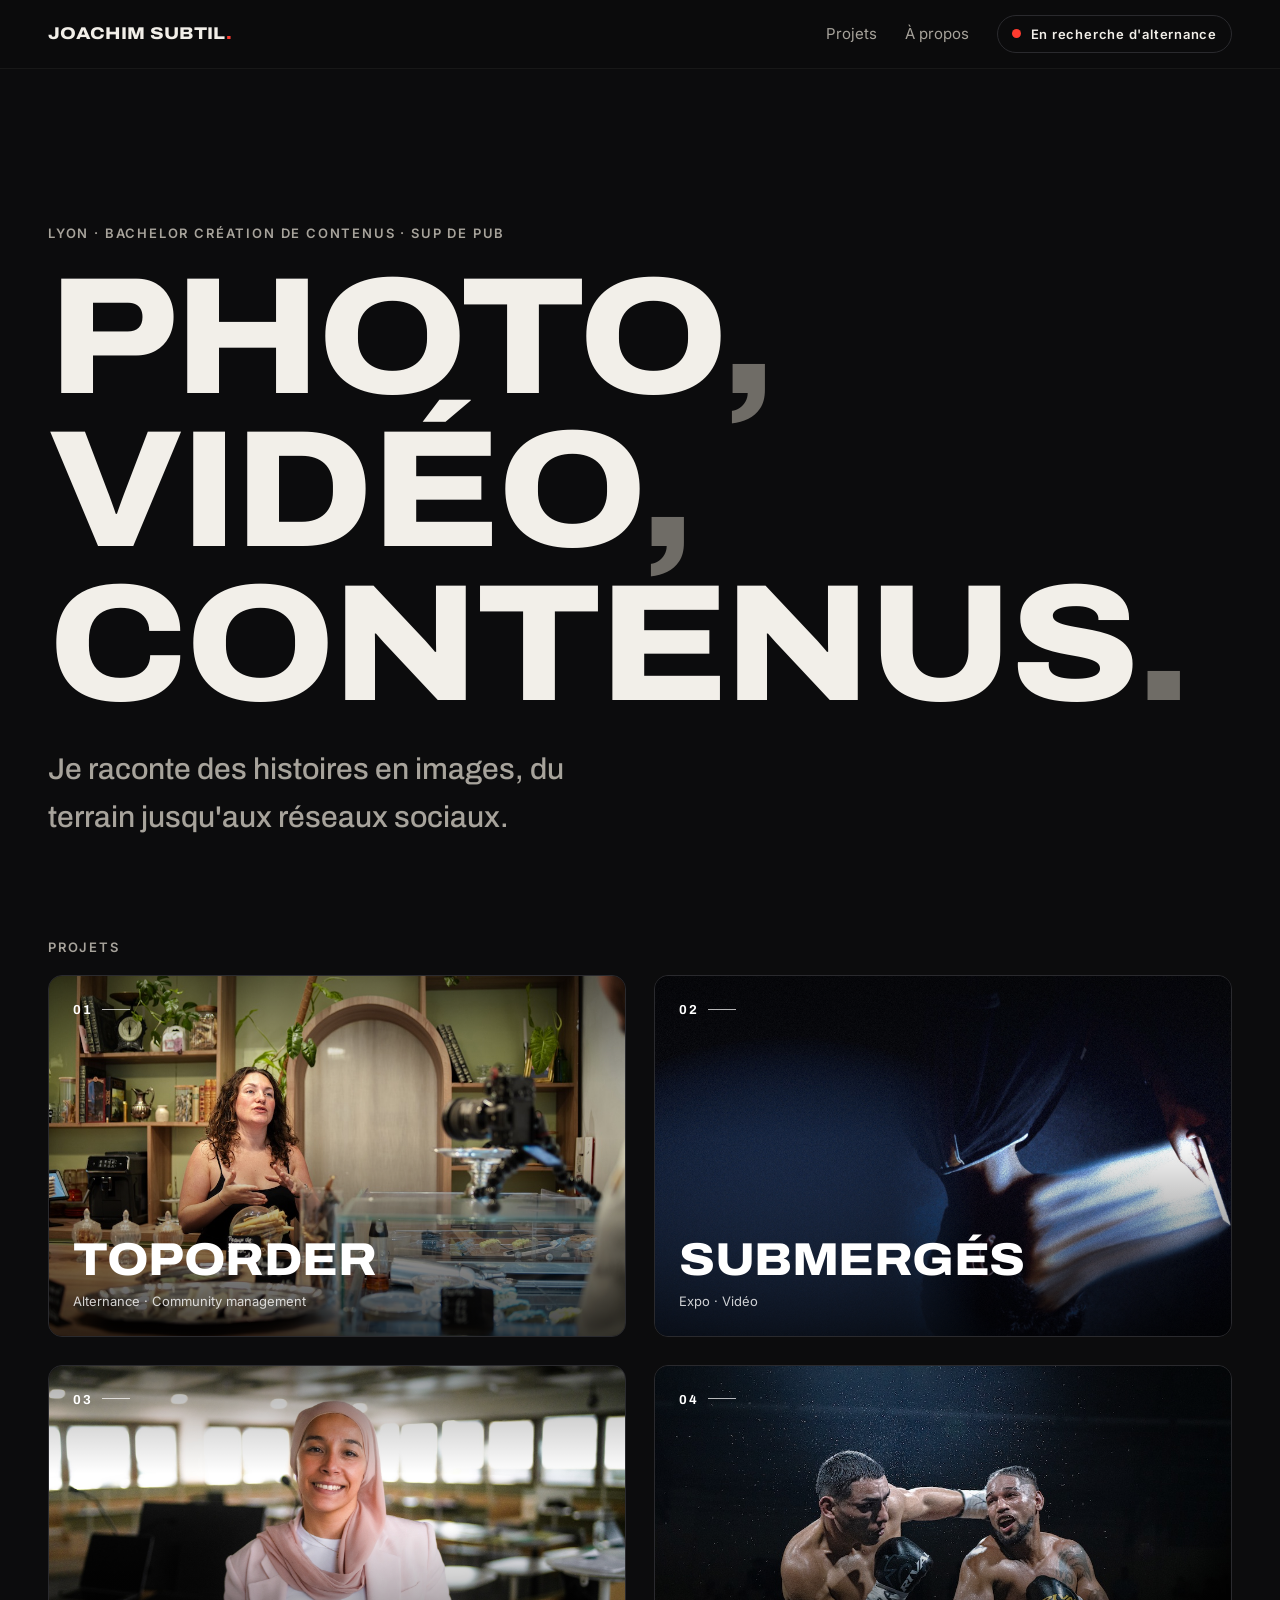
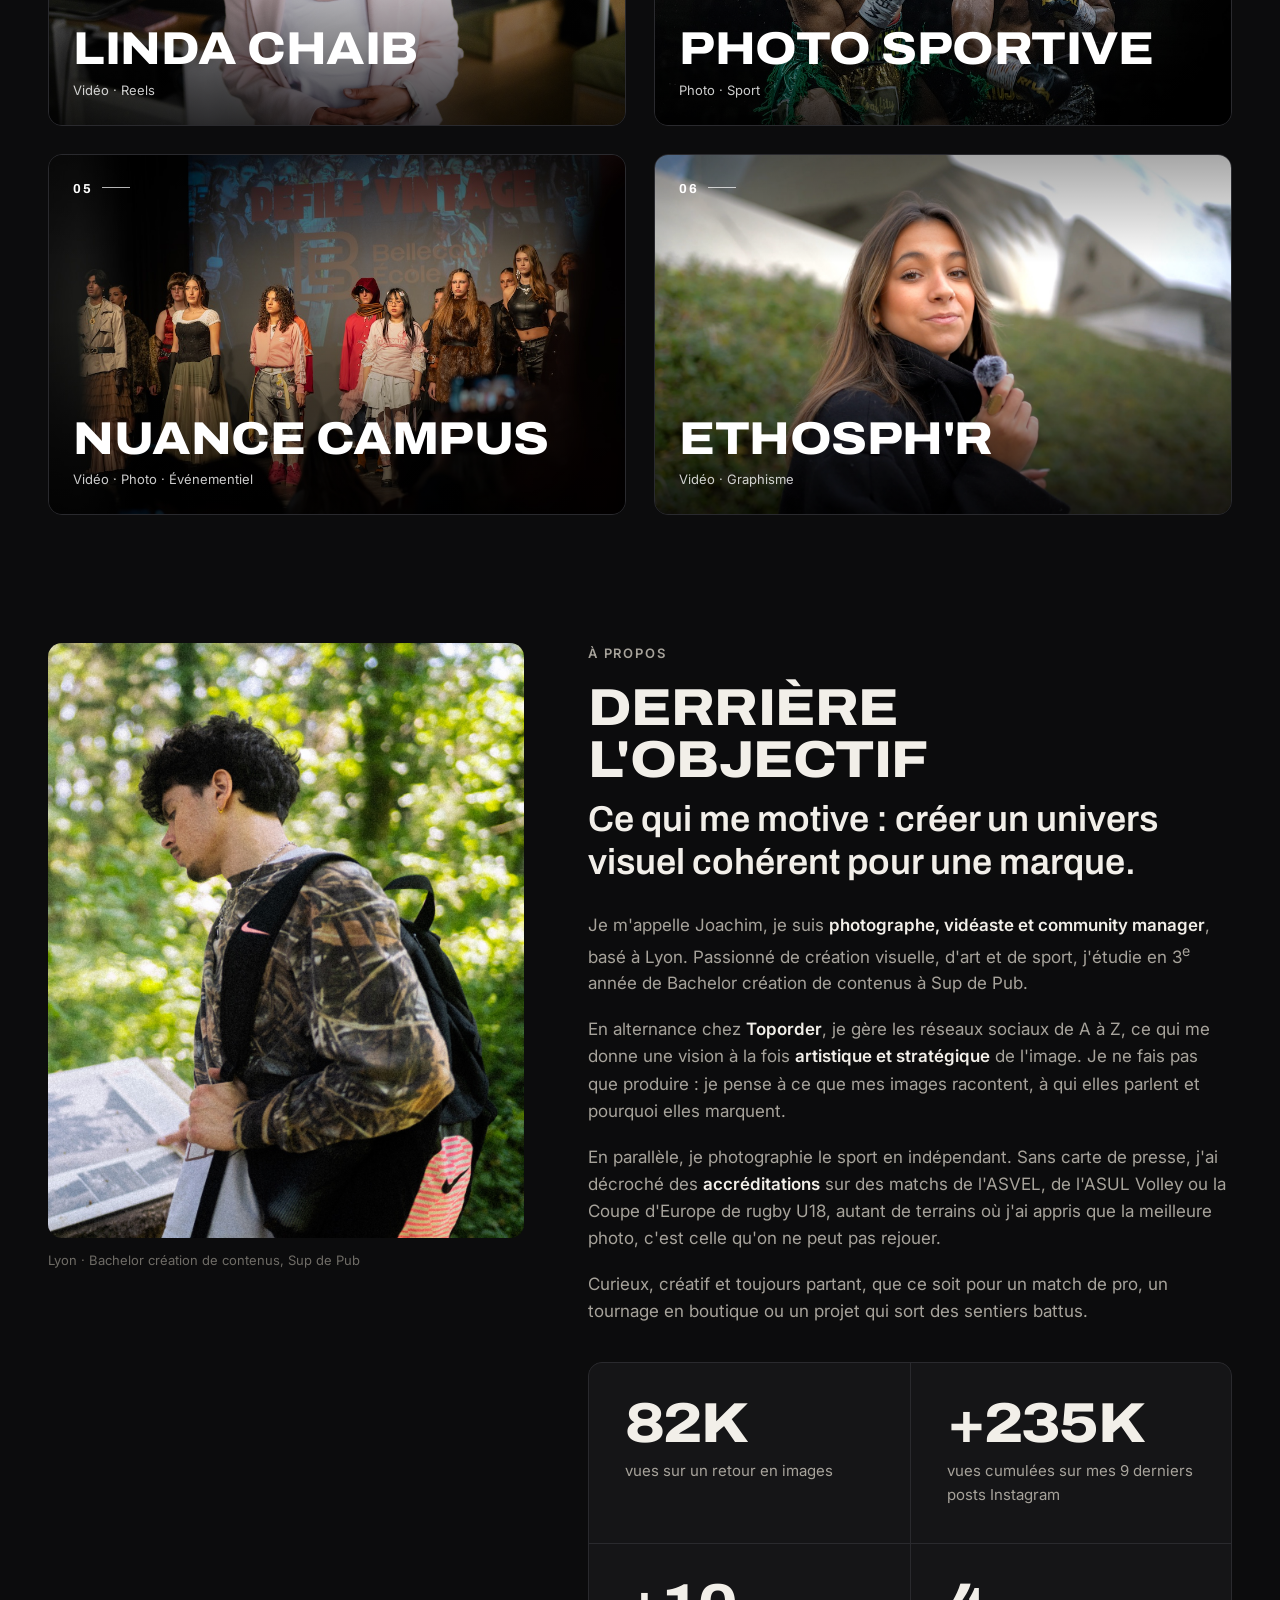
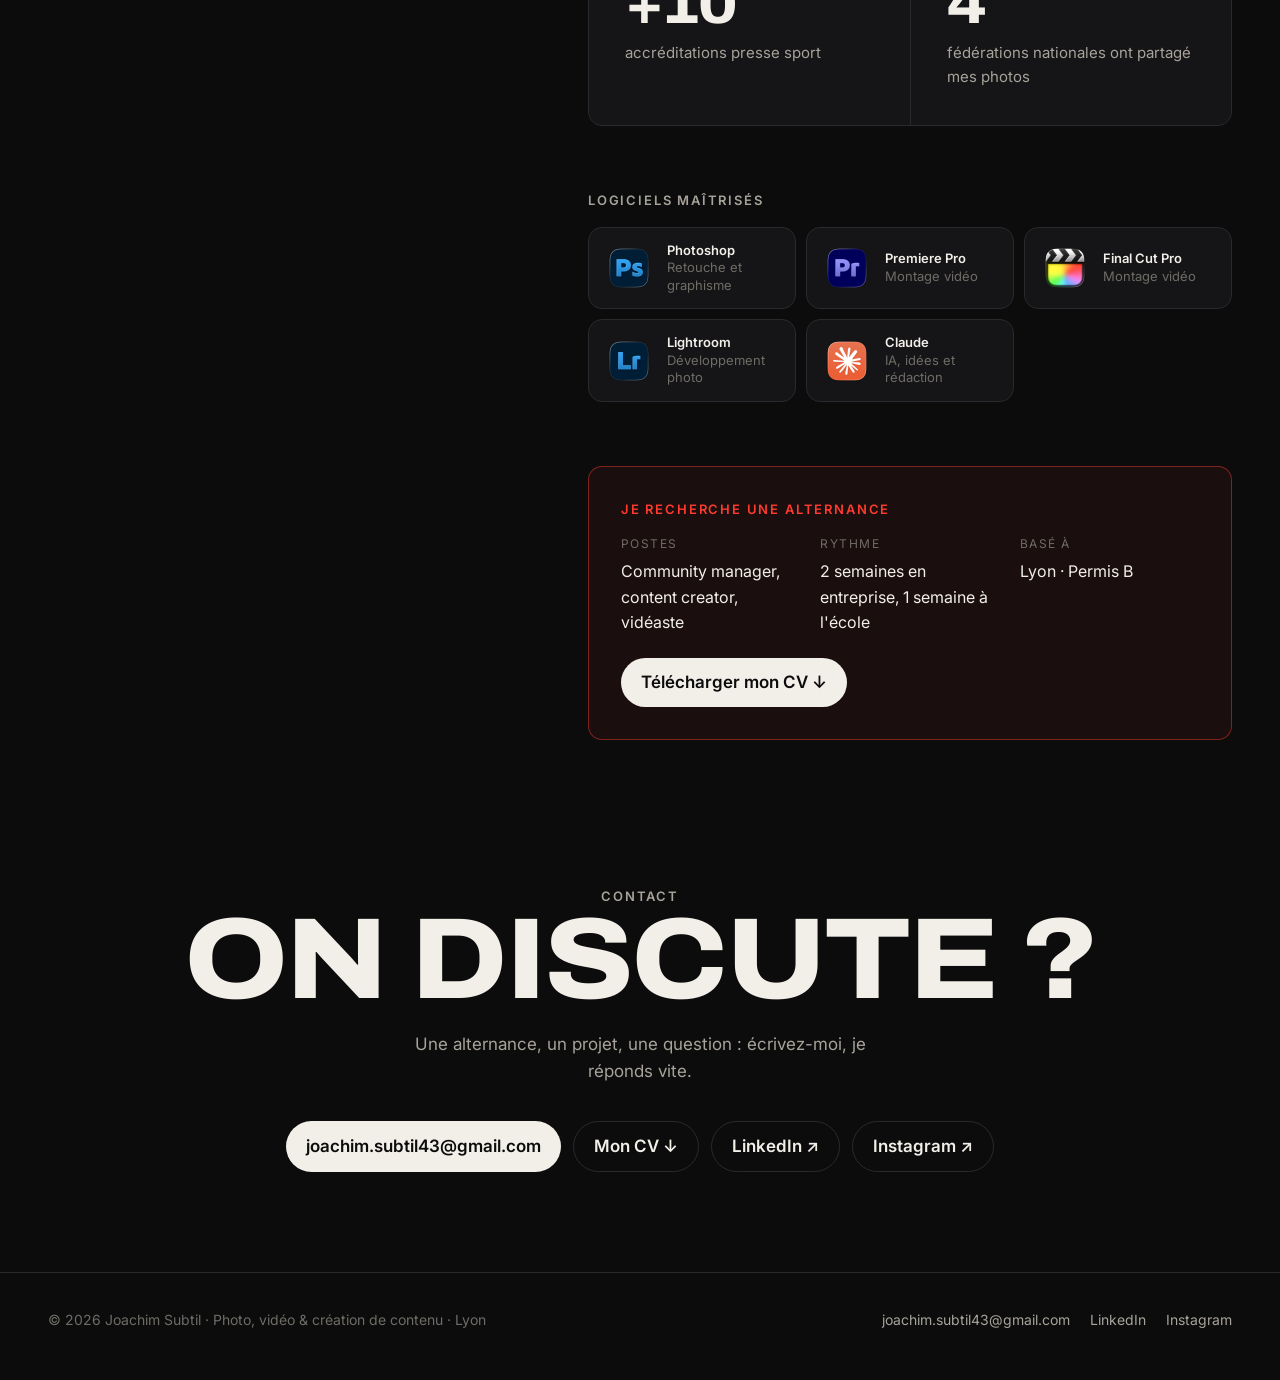
==== commit a86d0aec: "Alignement photo" ====
--- a/index.html
+++ b/index.html
@@ -8,7 +8,7 @@
   <link rel="preconnect" href="https://fonts.googleapis.com">
   <link rel="preconnect" href="https://fonts.gstatic.com" crossorigin>
   <link href="https://fonts.googleapis.com/css2?family=Archivo:wdth,wght@62..125,400..900&family=Inter:wght@400;500;600&display=swap" rel="stylesheet">
-  <link rel="stylesheet" href="assets/style.css?v=18">
+  <link rel="stylesheet" href="assets/style.css?v=21">
 </head>
 <body>
 
@@ -86,12 +86,23 @@
           <div class="stat"><span class="num">4</span><span class="label">fédérations nationales ont partagé mes photos</span></div>
         </div>
 
+        <div class="software">
+          <p class="kicker">Logiciels maîtrisés</p>
+          <ul class="software-list">
+            <li><img class="ico" src="medias/logiciels/photoshop.png" alt="" width="48" height="48"><span><strong>Photoshop</strong>Retouche et graphisme</span></li>
+            <li><img class="ico" src="medias/logiciels/premiere-pro.png" alt="" width="48" height="48"><span><strong>Premiere Pro</strong>Montage vidéo</span></li>
+            <li><img class="ico" src="medias/logiciels/final-cut-pro.png" alt="" width="48" height="48"><span><strong>Final Cut Pro</strong>Montage vidéo</span></li>
+            <li><img class="ico" src="medias/logiciels/lightroom.png" alt="" width="48" height="48"><span><strong>Lightroom</strong>Développement photo</span></li>
+            <li><img class="ico" src="medias/logiciels/claude.png" alt="" width="48" height="48"><span><strong>Claude</strong>IA, idées et rédaction</span></li>
+          </ul>
+        </div>
+
         <div class="looking">
           <p class="kicker">Je recherche une alternance</p>
           <dl>
             <div><dt>Postes</dt><dd>Community manager, content creator, vidéaste</dd></div>
             <div><dt>Rythme</dt><dd>2 semaines en entreprise, 1 semaine à l'école</dd></div>
-            <div><dt>Outils</dt><dd>Premiere Pro, Final Cut Pro, Photoshop, Lightroom, Illustrator</dd></div>
+            <div><dt>Basé à</dt><dd>Lyon · Permis B</dd></div>
           </dl>
           <a class="link-arrow" href="cv/CV-Joachim-Subtil.pdf" download style="margin-top: 22px;">Télécharger mon CV ↓</a>
         </div>
@@ -121,6 +132,6 @@
   </div>
 </footer>
 
-<script src="assets/main.js?v=16"></script>
+<script src="assets/main.js?v=17"></script>
 </body>
 </html>
--- a/assets/style.css
+++ b/assets/style.css
@@ -520,3 +520,18 @@
 .home-hero h1.display { font-size: min(clamp(56px, 13vw, 190px), calc((min(100vw, var(--max)) - 2 * var(--gutter)) / 7.1)); }
 .project-hero h1.display { font-size: min(clamp(54px, 12vw, 168px), calc((min(100vw, var(--max)) - 2 * var(--gutter)) / 7.6)); }
 .expo-hero h1.display { font-size: min(clamp(52px, 11vw, 160px), calc((min(100vw, var(--max)) - 2 * var(--gutter)) / 7.6)); }
+
+/* ---------- Accueil : encart des logiciels maîtrisés ---------- */
+.software { margin-top: clamp(40px, 6vw, 64px); }
+.software .kicker { margin-bottom: 16px; }
+.software-list { list-style: none; margin: 0; padding: 0; display: grid; grid-template-columns: repeat(auto-fill, minmax(190px, 1fr)); gap: 10px; }
+.software-list li { display: flex; align-items: center; gap: 14px; padding: 14px 16px; border: 1px solid var(--line); border-radius: var(--radius); background: var(--bg-2); }
+.software-list strong { display: block; font-weight: 600; color: var(--text); }
+.software-list li > span:last-child { font-size: 13px; color: var(--text-3); line-height: 1.35; }
+.ico { flex: none; width: 48px; height: 48px; display: block; }   /* icônes officielles des applications */
+
+/* ---------- À propos (ordinateur) : en bas de section, le bas de la photo s'aligne sur le bas de l'encart « Je recherche une alternance »
+   la légende se place sous la photo sans compter dans sa hauteur ---------- */
+@media (min-width: 821px) {
+  .about-photo figcaption { position: absolute; top: 100%; left: 0; right: 0; }
+}
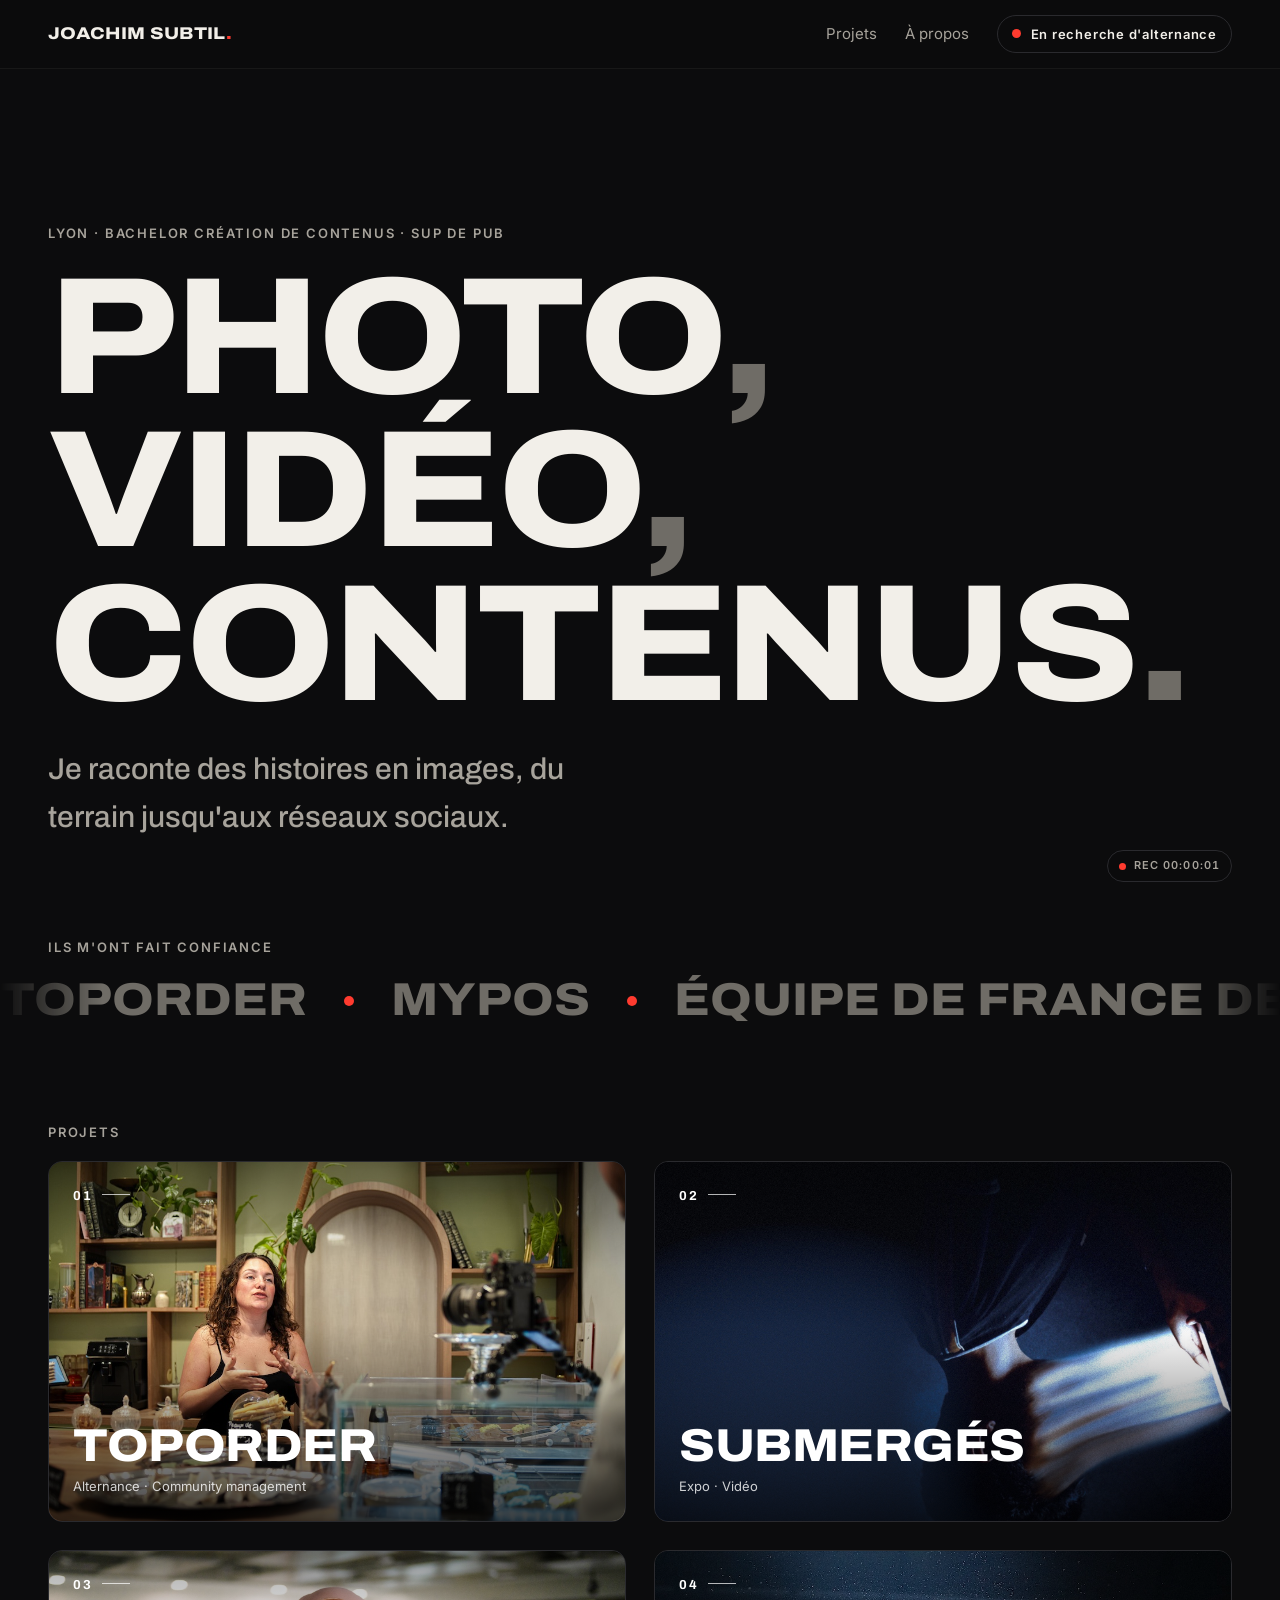
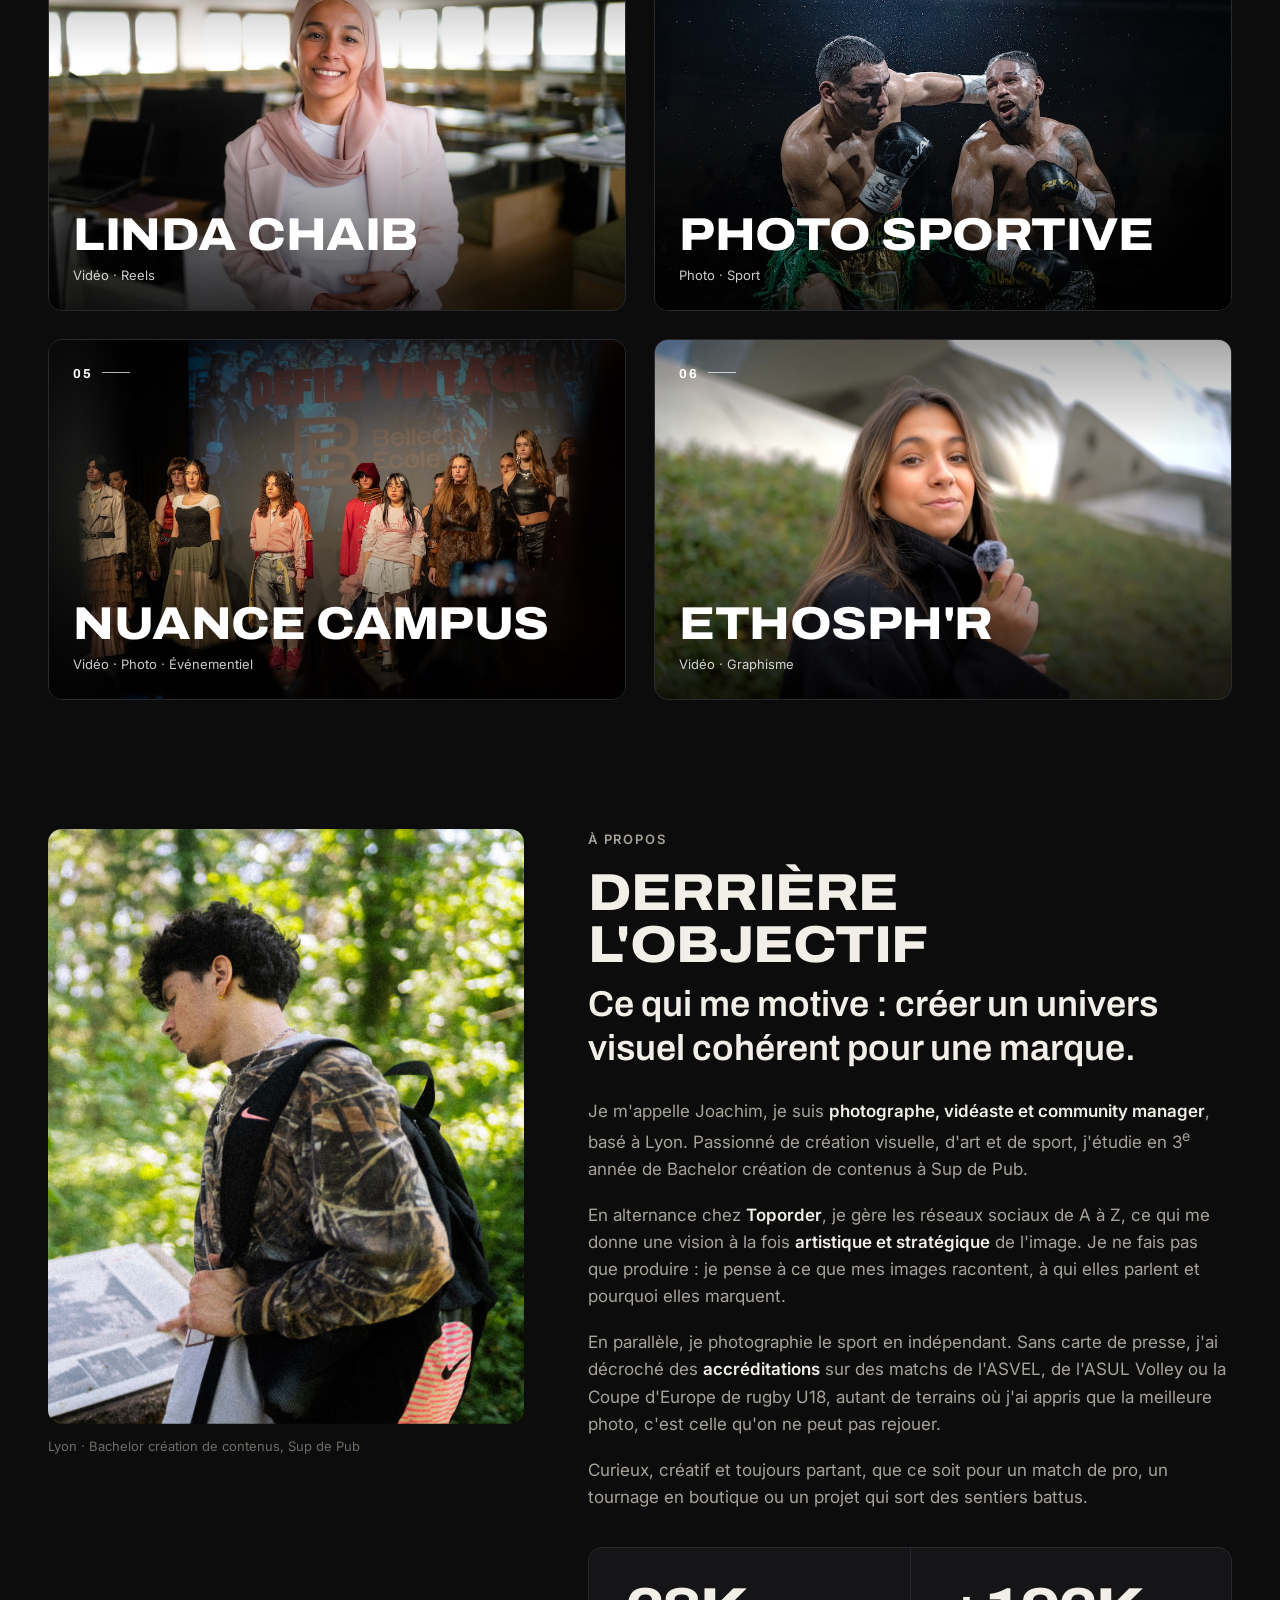
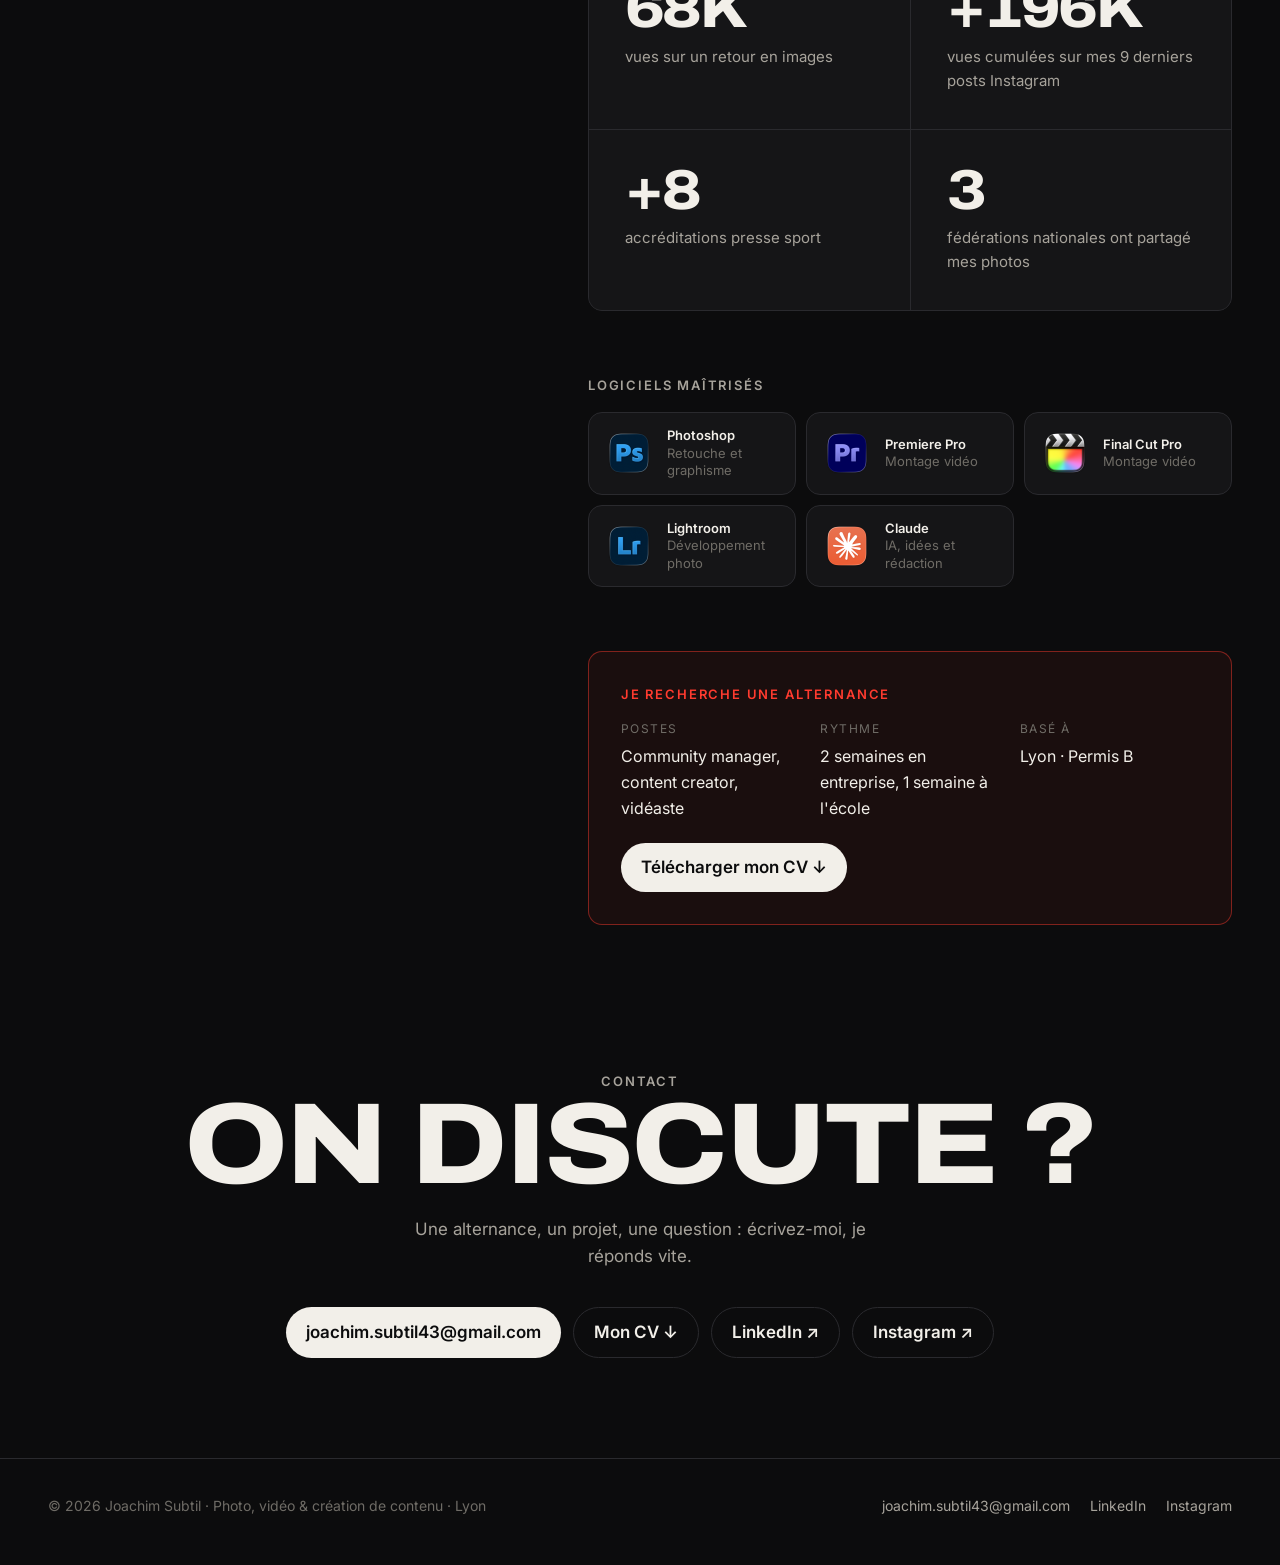
==== commit ef6e68ec: "animations" ====
--- a/index.html
+++ b/index.html
@@ -8,7 +8,7 @@
   <link rel="preconnect" href="https://fonts.googleapis.com">
   <link rel="preconnect" href="https://fonts.gstatic.com" crossorigin>
   <link href="https://fonts.googleapis.com/css2?family=Archivo:wdth,wght@62..125,400..900&family=Inter:wght@400;500;600&display=swap" rel="stylesheet">
-  <link rel="stylesheet" href="assets/style.css?v=21">
+  <link rel="stylesheet" href="assets/style.css?v=27">
 </head>
 <body>
 
@@ -29,6 +29,17 @@
     <p class="kicker">Lyon · Bachelor création de contenus · Sup de Pub</p>
     <h1 class="display">Photo<span>,</span><br>vidéo<span>,</span><br>contenus<span>.</span></h1>
     <p class="subtitle">Je raconte des histoires en images, du terrain jusqu'aux réseaux sociaux.</p>
+  </section>
+
+  <!-- ===== Bandeau défilant : ceux avec qui j'ai travaillé ===== -->
+  <section class="marquee" aria-label="Ils m'ont fait confiance">
+    <p class="kicker wrap">Ils m'ont fait confiance</p>
+    <div class="marquee-window">
+      <div class="marquee-track">
+        <ul><li>Toporder</li><li>myPOS</li><li>Équipe de France des Commerçants</li><li>Nuance Campus</li><li>Bellecour École</li><li>ESG Sport</li><li>ASVEL</li><li>ASUL Volley</li><li>Linda Chaib</li><li>Ethosph'R</li><li>Dogstronomy</li><li>Alma</li><li>Les Frères Barioz</li><li>Mosaïque Pâtisserie</li><li>Café Mio</li><li>Duclef</li><li>Banque Populaire AURA</li></ul>
+        <ul aria-hidden="true"><li>Toporder</li><li>myPOS</li><li>Équipe de France des Commerçants</li><li>Nuance Campus</li><li>Bellecour École</li><li>ESG Sport</li><li>ASVEL</li><li>ASUL Volley</li><li>Linda Chaib</li><li>Ethosph'R</li><li>Dogstronomy</li><li>Alma</li><li>Les Frères Barioz</li><li>Mosaïque Pâtisserie</li><li>Café Mio</li><li>Duclef</li><li>Banque Populaire AURA</li></ul>
+      </div>
+    </div>
   </section>
 
   <section class="wrap" id="projets">
@@ -132,6 +143,6 @@
   </div>
 </footer>
 
-<script src="assets/main.js?v=17"></script>
+<script src="assets/main.js?v=21"></script>
 </body>
 </html>
--- a/assets/style.css
+++ b/assets/style.css
@@ -287,10 +287,9 @@
 /* ---------- Image cliquable (clic = agrandir) ---------- */
 .gallery-item {
   display: block; padding: 0; border: 1px solid var(--line); border-radius: var(--radius);
-  overflow: hidden; background: var(--bg-2); cursor: zoom-in;
-}
-.gallery-item img { width: 100%; height: auto; transition: transform .5s ease; }
-.gallery-item:hover img { transform: scale(1.02); }
+  position: relative; overflow: hidden; background: var(--bg-2); cursor: zoom-in;
+}
+.gallery-item img { width: 100%; height: auto; }
 
 .lightbox {
   width: 100vw; height: 100vh; max-width: none; max-height: none; margin: 0; padding: 24px;
@@ -484,7 +483,6 @@
 .cell { flex: var(--r) 1 0; min-width: 0; margin: 0; }
 .cell .gallery-item { display: block; width: 100%; padding: 0; border: 0; border-radius: 0; background: none; }
 .cell img { width: 100%; height: auto; display: block; }
-.cell .gallery-item:hover img { transform: none; opacity: .9; }
 @media (max-width: 560px) { .row { flex-direction: column; } }
 
 /* ---------- Galerie simple (page Submergés : affiche + post, puis carrousel) ---------- */
@@ -535,3 +533,112 @@
 @media (min-width: 821px) {
   .about-photo figcaption { position: absolute; top: 100%; left: 0; right: 0; }
 }
+
+/* ==========================================================
+   Animations « caméra » (déclenchées par main.js)
+   ========================================================== */
+
+/* Barre de montage : tête de lecture rouge en haut de l'écran */
+.scrub { position: fixed; top: 0; left: 0; right: 0; height: 3px; z-index: 60; pointer-events: none; }
+.scrub span {
+  display: block; height: 100%; background: var(--rec);
+  transform: scaleX(var(--p, 0)); transform-origin: left; box-shadow: 0 0 10px rgba(255, 59, 47, .7);
+}
+
+/* Compteur REC en bas à droite */
+.timecode {
+  position: fixed; right: var(--gutter); bottom: 18px; z-index: 40; pointer-events: none;
+  display: inline-flex; align-items: center; gap: 8px; padding: 6px 11px; border-radius: 999px;
+  background: color-mix(in srgb, var(--bg) 80%, transparent); border: 1px solid var(--line); backdrop-filter: blur(8px); -webkit-backdrop-filter: blur(8px);
+  font-size: 11px; font-weight: 600; letter-spacing: .1em; color: var(--text-2); font-variant-numeric: tabular-nums;
+}
+.timecode::before { content: ""; width: 7px; height: 7px; border-radius: 50%; background: var(--rec); animation: blink 1.2s steps(1) infinite; }
+@keyframes blink { 50% { opacity: .15; } }
+
+/* Chiffres : largeur fixe des chiffres pendant le décompte */
+.num { font-variant-numeric: tabular-nums; }
+
+/* Titre en générique (chaque lettre garde la couleur de son mot : blanc, ou gris pour la ponctuation) */
+main h1.display .letter { color: inherit; }
+.is-titling .letter { animation: titling .7s ease-out both; animation-delay: calc(.15s + var(--i) * 45ms); }
+@keyframes titling {
+  0% { opacity: 0; color: var(--rec); text-shadow: 0 0 24px rgba(255, 59, 47, .9); }
+  45% { opacity: 1; color: var(--rec); text-shadow: 0 0 14px rgba(255, 59, 47, .6); }
+}
+
+/* Photos en volet */
+.wipe { clip-path: inset(100% 0 0 0); transition: clip-path 1s cubic-bezier(.7, 0, .2, 1); transition-delay: calc(var(--i, 0) * 110ms); }
+.wipe.is-shown { clip-path: inset(0 0 0 0); }
+
+/* Curseur viseur (ordinateur) : point rouge + cadre de mise au point aux 4 coins */
+html.has-cursor, html.has-cursor * { cursor: none !important; }
+/* la vraie flèche revient sur une vidéo en lecture, en plein écran et dans une photo agrandie */
+html.has-cursor .is-playing video, html.has-cursor :fullscreen, html.has-cursor :fullscreen *,
+html.has-cursor:has(dialog[open]), html.has-cursor:has(dialog[open]) * { cursor: auto !important; }
+html:has(dialog[open]) .cursor, .cursor.is-native { opacity: 0 !important; }
+
+.cursor { position: fixed; top: 0; left: 0; z-index: 70; pointer-events: none; opacity: 0; transition: opacity .3s; }
+.cursor.is-on { opacity: 1; }
+.cursor > span { position: absolute; left: 0; top: 0; }
+.cursor-dot { width: 6px; height: 6px; margin: -3px 0 0 -3px; border-radius: 50%; background: var(--rec); transition: opacity .2s; }
+.cursor-frame::before {
+  content: ""; position: absolute; left: 0; top: 0; width: 36px; height: 36px; translate: -50% -50%;
+  color: var(--text); opacity: .85;
+  --c: 9px; --w: 1.5px;
+  background:
+    linear-gradient(currentColor, currentColor) top left / var(--c) var(--w),
+    linear-gradient(currentColor, currentColor) top left / var(--w) var(--c),
+    linear-gradient(currentColor, currentColor) top right / var(--c) var(--w),
+    linear-gradient(currentColor, currentColor) top right / var(--w) var(--c),
+    linear-gradient(currentColor, currentColor) bottom left / var(--c) var(--w),
+    linear-gradient(currentColor, currentColor) bottom left / var(--w) var(--c),
+    linear-gradient(currentColor, currentColor) bottom right / var(--c) var(--w),
+    linear-gradient(currentColor, currentColor) bottom right / var(--w) var(--c);
+  background-repeat: no-repeat;
+  transition: width .3s cubic-bezier(.2, .8, .2, 1), height .3s cubic-bezier(.2, .8, .2, 1), color .2s, scale .15s;
+}
+/* sur un lien : le cadre se resserre et passe au rouge, comme une mise au point */
+.cursor.is-link .cursor-frame::before { width: 26px; height: 26px; color: var(--rec); opacity: 1; }
+/* sur un projet, une vidéo ou une photo : le cadre s'ouvre et affiche l'action */
+.cursor.has-label .cursor-frame::before { width: 96px; height: 96px; color: #fff; opacity: 1; }
+.cursor.has-label .cursor-dot { opacity: 0; }
+.cursor-label:empty { display: none; }
+.cursor-label {
+  translate: -50% -50%; white-space: nowrap; padding: 6px 11px; border-radius: 999px;
+  background: var(--rec); color: #fff; font-size: 11px; font-weight: 600; letter-spacing: .1em; text-transform: uppercase;
+}
+/* au clic : le cadre se resserre un instant, comme un déclencheur */
+.cursor.is-pressed .cursor-frame::before { scale: .82; }
+
+/* Vignettes et photos en 3D */
+.tilt { transform: perspective(900px) rotateX(var(--rx, 0deg)) rotateY(var(--ry, 0deg)); transition: transform .6s ease; }
+.tilt.is-tilting { transition: transform .12s linear; }
+
+/* Bandeau défilant des clients (accueil) */
+.marquee { padding: 0 0 clamp(56px, 8vw, 96px); overflow: hidden; }
+.marquee-window {
+  overflow: hidden;
+  -webkit-mask-image: linear-gradient(90deg, transparent, #000 8%, #000 92%, transparent);
+  mask-image: linear-gradient(90deg, transparent, #000 8%, #000 92%, transparent);
+}
+.marquee-track { display: flex; width: max-content; animation: marquee 60s linear infinite; }
+.marquee-window:hover .marquee-track { animation-play-state: paused; }
+.marquee-track ul { display: flex; list-style: none; margin: 0; padding: 0; }
+.marquee-track li {
+  display: flex; align-items: center; white-space: nowrap;
+  font-family: var(--font-display); font-stretch: 112%; font-weight: 800; text-transform: uppercase;
+  font-size: clamp(26px, 3.6vw, 48px); line-height: 1.1; color: var(--text-3); transition: color .2s;
+}
+.marquee-track li:hover { color: var(--text); }
+.marquee-track li::after { content: ""; width: .22em; height: .22em; border-radius: 50%; background: var(--rec); margin: 0 .8em; }
+@keyframes marquee { to { transform: translateX(-50%); } }
+
+/* Moins d'animations demandées : tout reste en place */
+@media (prefers-reduced-motion: reduce) {
+  .timecode::before { animation: none; }
+  .marquee-track { animation: none; width: auto; }
+  .marquee-track ul { flex-wrap: wrap; row-gap: 6px; padding: 0 var(--gutter); }
+  .marquee-track ul[aria-hidden] { display: none; }
+  .marquee-window { -webkit-mask-image: none; mask-image: none; }
+}
+@media print { .scrub, .timecode, .cursor { display: none; } }
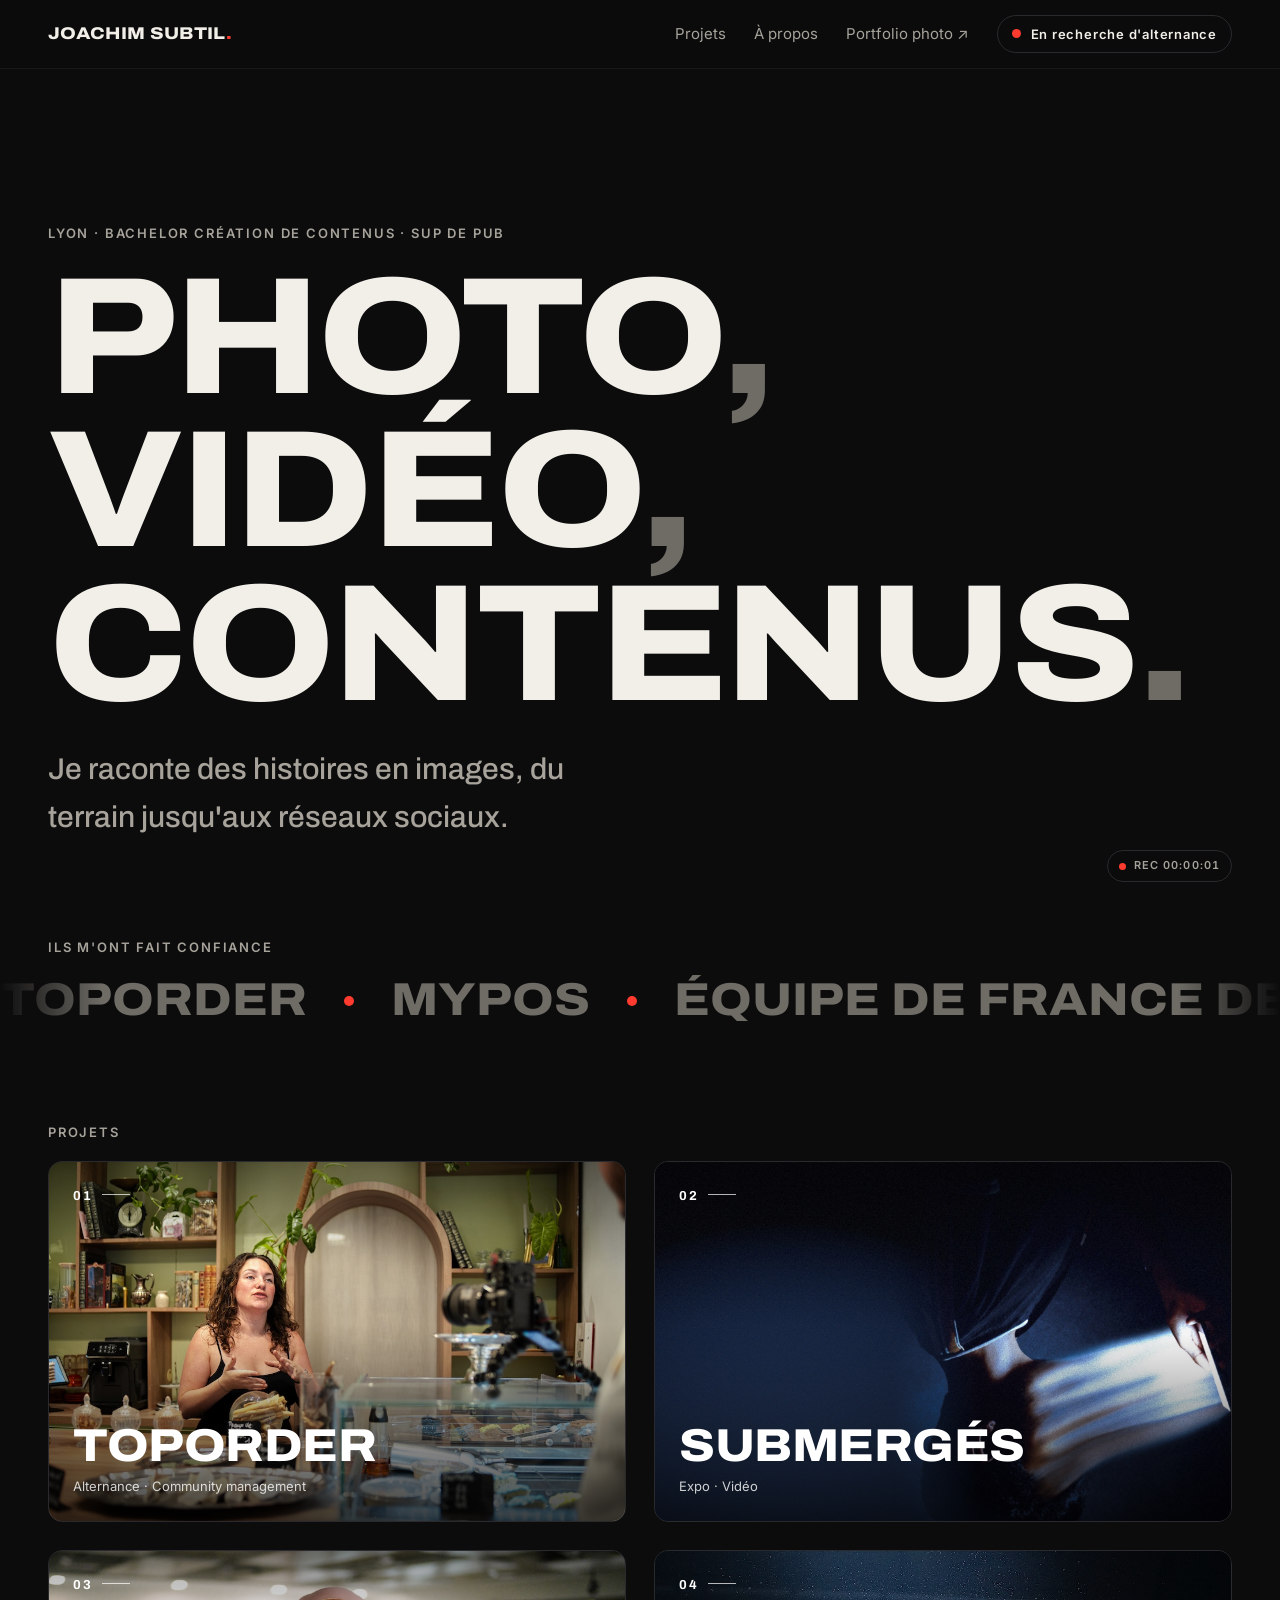
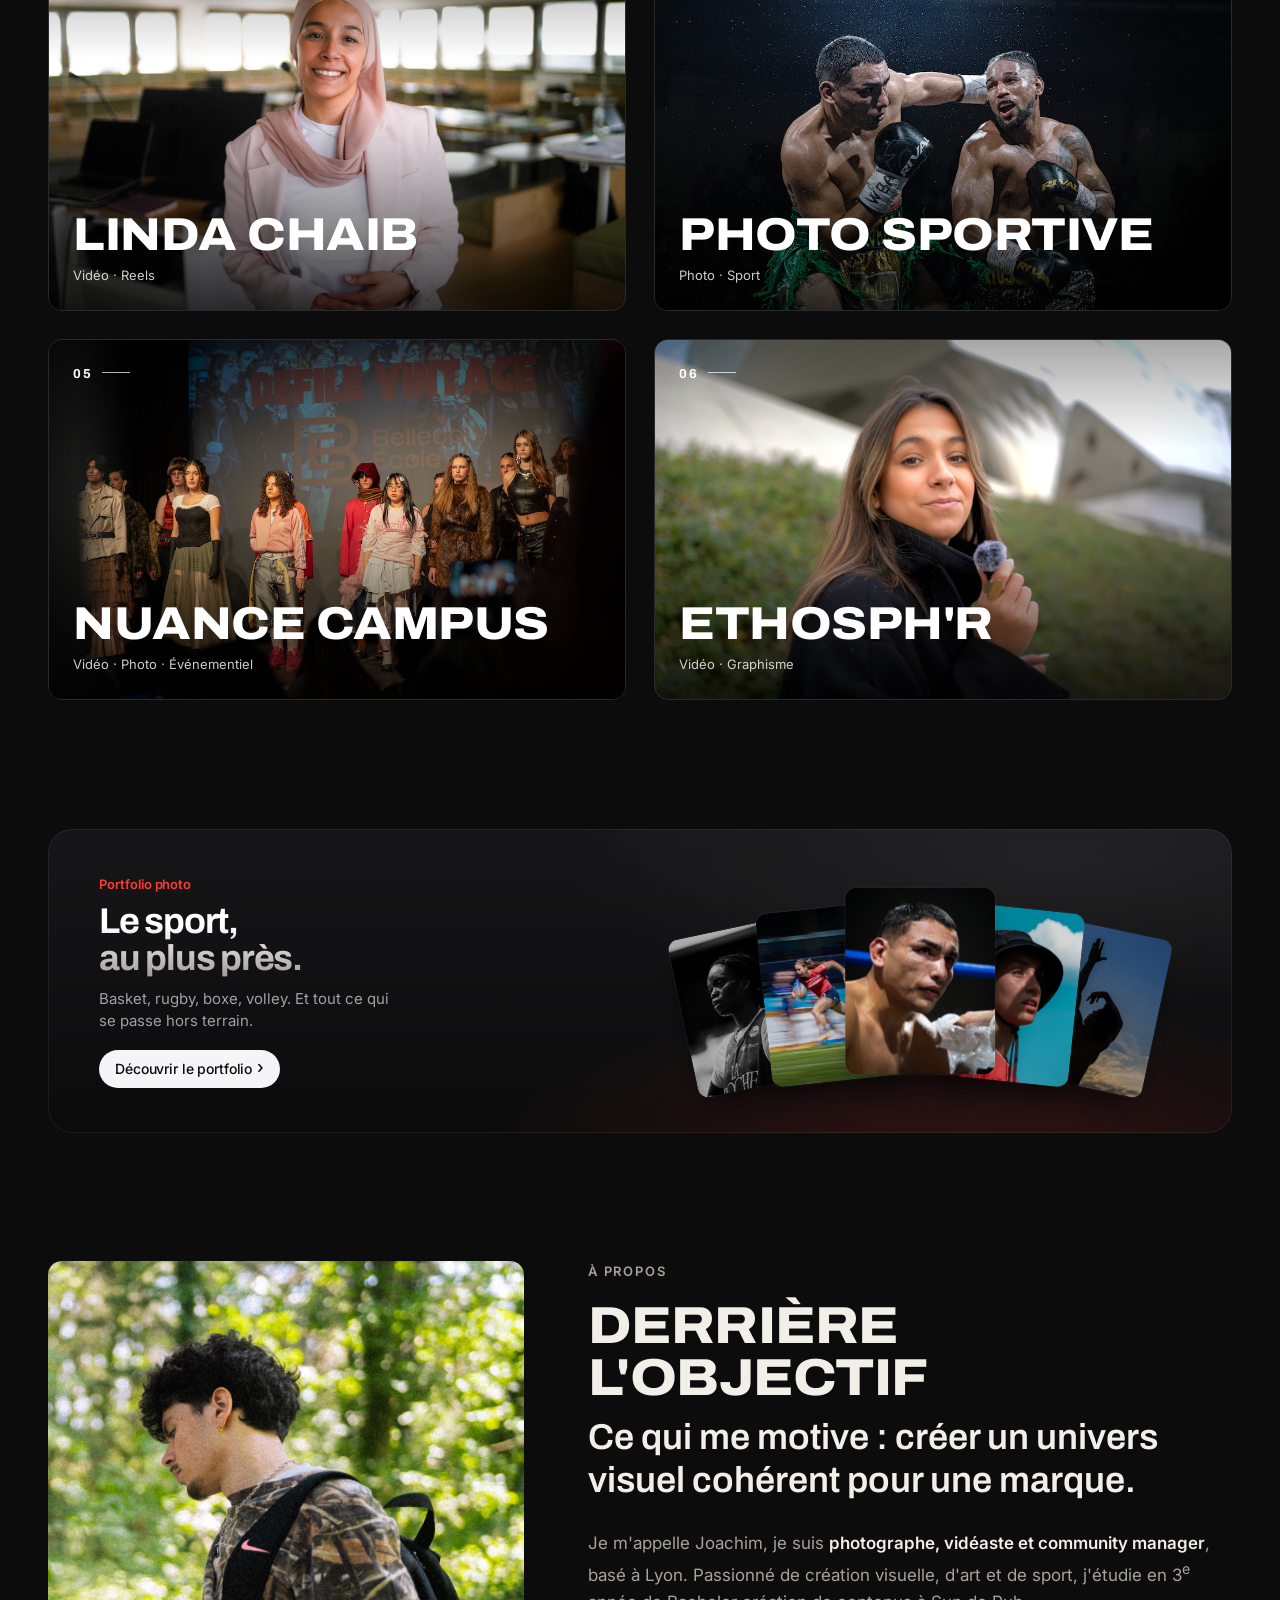
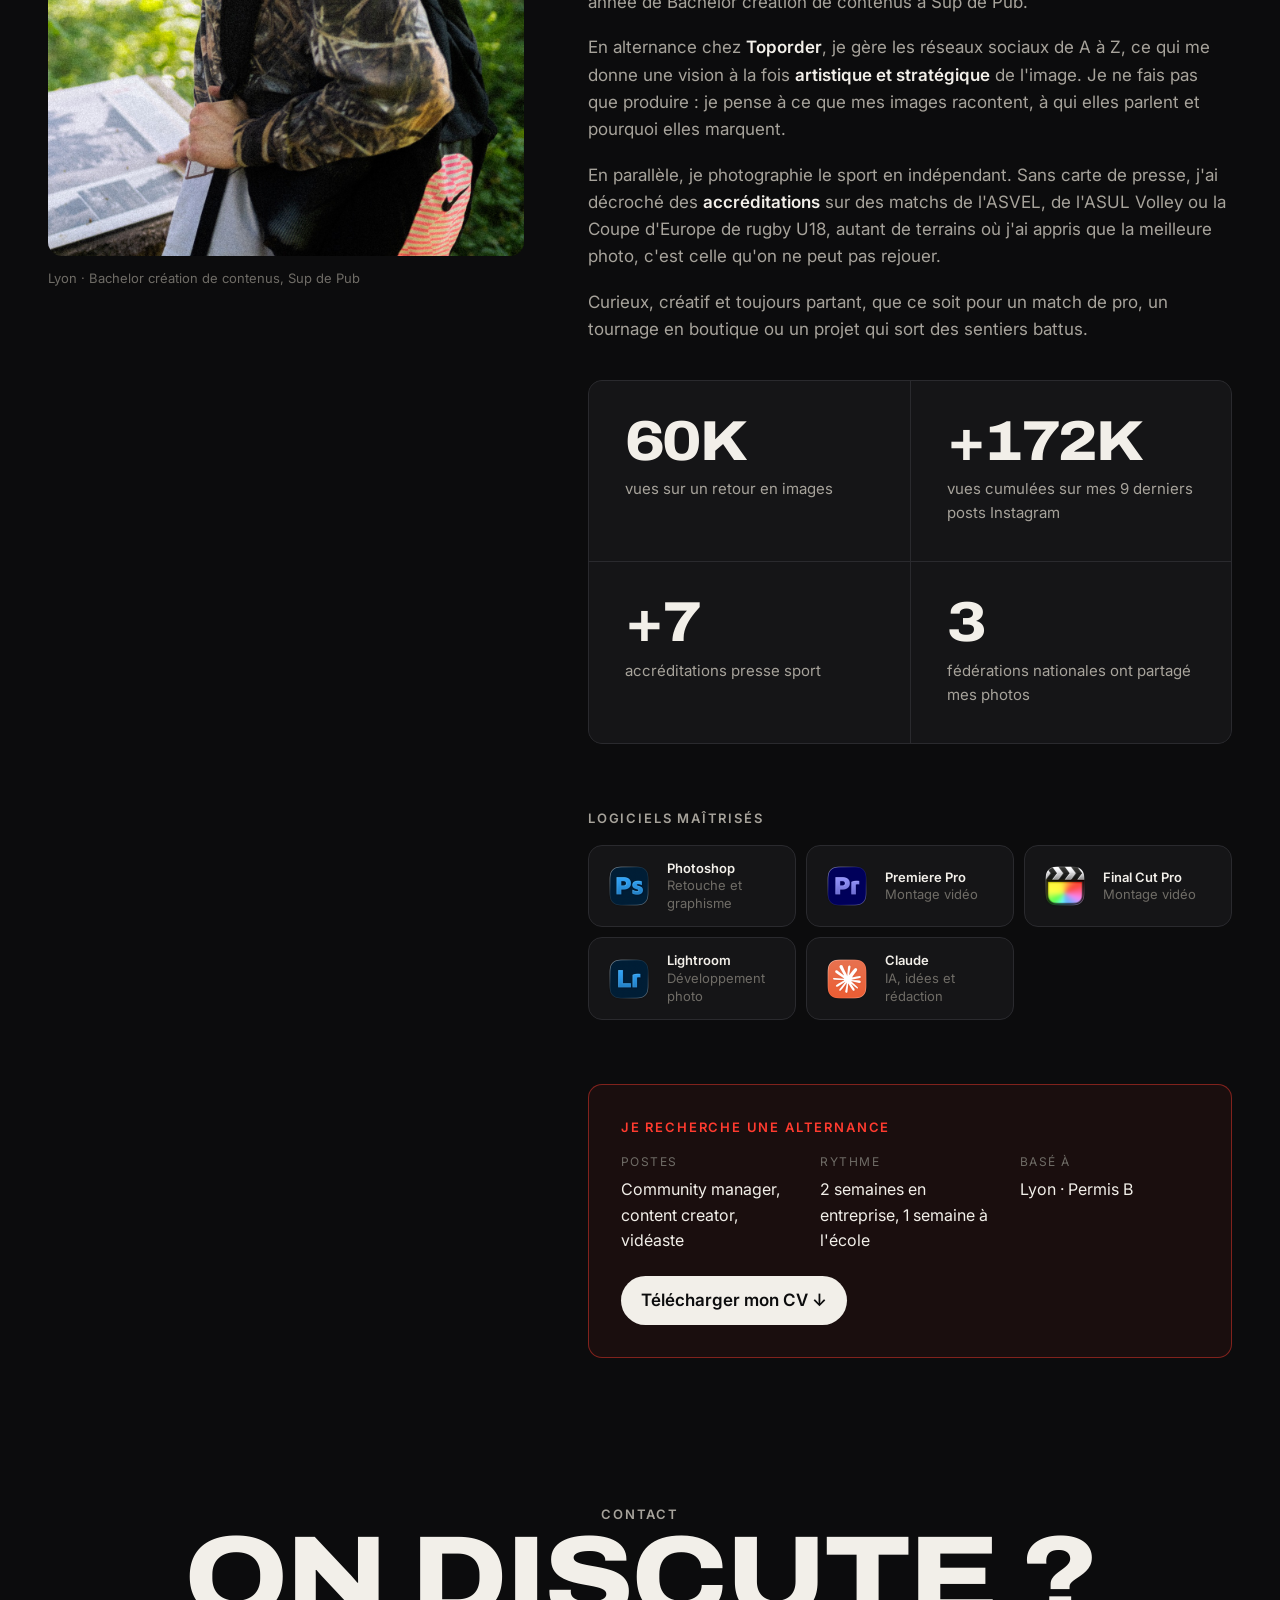
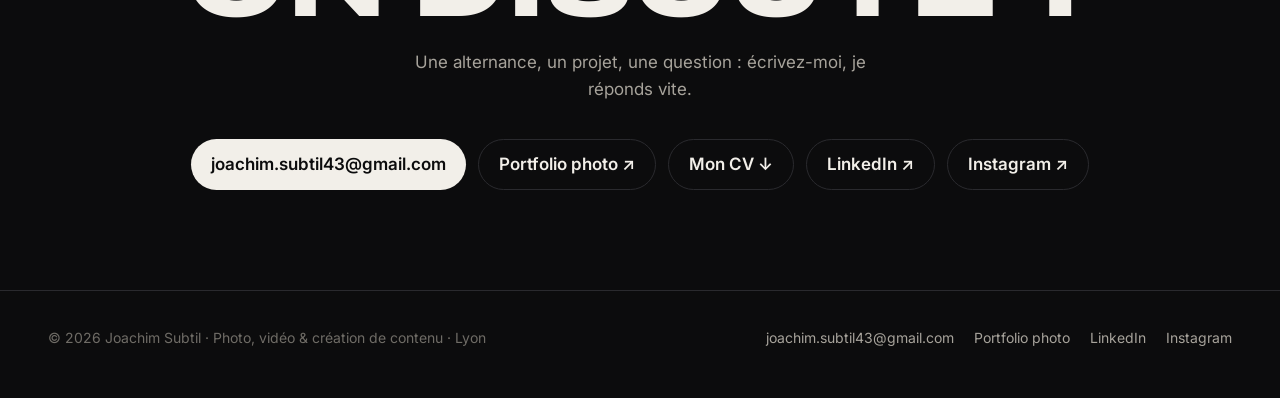
==== commit 7307add6: "correction12" ====
--- a/index.html
+++ b/index.html
@@ -8,7 +8,7 @@
   <link rel="preconnect" href="https://fonts.googleapis.com">
   <link rel="preconnect" href="https://fonts.gstatic.com" crossorigin>
   <link href="https://fonts.googleapis.com/css2?family=Archivo:wdth,wght@62..125,400..900&family=Inter:wght@400;500;600&display=swap" rel="stylesheet">
-  <link rel="stylesheet" href="assets/style.css?v=27">
+  <link rel="stylesheet" href="assets/style.css?v=37">
 </head>
 <body>
 
@@ -18,6 +18,7 @@
     <nav class="nav">
       <a href="#projets">Projets</a>
       <a href="#a-propos">À propos</a>
+      <a class="nav-photo" href="https://joachimsubtil.github.io/photographie/" target="_blank" rel="noopener">Portfolio photo ↗</a>
       <a class="rec" href="#contact"><span class="rec-full">En recherche d'alternance</span><span class="rec-short">Alternance</span></a>
     </nav>
   </div>
@@ -72,10 +73,29 @@
     </div>
   </section>
 
+  <!-- ===== Lien vers le portfolio photo, façon Apple ===== -->
+  <section class="section wrap">
+    <a class="photo-promo js-promo" href="https://joachimsubtil.github.io/photographie/" target="_blank" rel="noopener">
+      <div class="promo-copy">
+        <p class="promo-eyebrow">Portfolio photo</p>
+        <h2 class="promo-title">Le sport,<br>au plus près.</h2>
+        <p class="promo-sub">Basket, rugby, boxe, volley. Et tout ce qui se passe hors terrain.</p>
+        <span class="promo-cta">Découvrir le portfolio <span class="promo-chev" aria-hidden="true">›</span></span>
+      </div>
+      <div class="promo-fan" aria-hidden="true">
+        <img style="--i: -2" src="medias/portfolio-photo/basket-noir-blanc.jpg" alt="" loading="lazy" decoding="async">
+        <img style="--i: -1" src="medias/portfolio-photo/rugby-course.jpg" alt="" loading="lazy" decoding="async">
+        <img style="--i: 2" src="medias/portfolio-photo/volley-silhouette.jpg" alt="" loading="lazy" decoding="async">
+        <img style="--i: 1" src="medias/portfolio-photo/volley-bob.jpg" alt="" loading="lazy" decoding="async">
+        <img style="--i: 0" src="medias/portfolio-photo/boxe-coin.jpg" alt="" loading="lazy" decoding="async">
+      </div>
+    </a>
+  </section>
+
   <!-- ===== À propos ===== -->
   <section class="section wrap" id="a-propos">
     <div class="about">
-      <figure class="about-photo reveal">
+      <figure class="about-photo">
         <img src="medias/moi/portrait.jpg?v=3" alt="Portrait de Joachim Subtil en forêt, sac sur l'épaule" loading="lazy">
         <figcaption>Lyon · Bachelor création de contenus, Sup de Pub</figcaption>
       </figure>
@@ -128,6 +148,7 @@
     <p>Une alternance, un projet, une question&nbsp;: écrivez-moi, je réponds vite.</p>
     <div class="contact-links">
       <a class="link-arrow" href="mailto:joachim.subtil43@gmail.com">joachim.subtil43@gmail.com</a>
+      <a class="link-arrow ghost" href="https://joachimsubtil.github.io/photographie/" target="_blank" rel="noopener">Portfolio photo ↗</a>
       <a class="link-arrow ghost" href="cv/CV-Joachim-Subtil.pdf" download>Mon CV ↓</a>
       <a class="link-arrow ghost" href="https://www.linkedin.com/in/joachim-subtil-207387318/" target="_blank" rel="noopener">LinkedIn ↗</a>
       <a class="link-arrow ghost" href="https://www.instagram.com/51visuals" target="_blank" rel="noopener">Instagram ↗</a>
@@ -139,10 +160,10 @@
 <footer class="site-footer">
   <div class="wrap">
     <span>© 2026 Joachim Subtil · Photo, vidéo &amp; création de contenu · Lyon</span>
-    <span class="footer-links"><a href="mailto:joachim.subtil43@gmail.com">joachim.subtil43@gmail.com</a><a href="https://www.linkedin.com/in/joachim-subtil-207387318/" target="_blank" rel="noopener">LinkedIn</a><a href="https://www.instagram.com/51visuals" target="_blank" rel="noopener">Instagram</a></span>
+    <span class="footer-links"><a href="mailto:joachim.subtil43@gmail.com">joachim.subtil43@gmail.com</a><a href="https://joachimsubtil.github.io/photographie/" target="_blank" rel="noopener">Portfolio photo</a><a href="https://www.linkedin.com/in/joachim-subtil-207387318/" target="_blank" rel="noopener">LinkedIn</a><a href="https://www.instagram.com/51visuals" target="_blank" rel="noopener">Instagram</a></span>
   </div>
 </footer>
 
-<script src="assets/main.js?v=21"></script>
+<script src="assets/main.js?v=25"></script>
 </body>
 </html>
--- a/assets/style.css
+++ b/assets/style.css
@@ -436,7 +436,7 @@
 @media (max-width: 720px) { .graph-grid { grid-template-columns: 1fr; } }
 
 /* ---------- À propos (accueil) ---------- */
-.about { display: grid; grid-template-columns: .85fr 1.15fr; gap: clamp(28px, 5vw, 80px); align-items: start; }
+.about { display: grid; grid-template-columns: minmax(0, .85fr) minmax(0, 1.15fr); gap: clamp(28px, 5vw, 80px); align-items: start; }
 .about-photo { margin: 0; position: sticky; top: 100px; }
 .about-photo img { width: 100%; aspect-ratio: 4 / 5; object-fit: cover; border-radius: var(--radius); }
 .about-photo figcaption { margin-top: 12px; font-size: 13px; color: var(--text-3); }
@@ -467,7 +467,7 @@
 .contact-links .link-arrow.ghost { background: transparent; color: var(--text); border: 1px solid var(--line); }
 .contact-links .link-arrow.ghost:hover { border-color: var(--text-2); }
 .footer-links { display: flex; flex-wrap: wrap; gap: 20px; }
-.stats.two-by-two { grid-template-columns: repeat(2, 1fr); }
+.stats.two-by-two { grid-template-columns: repeat(2, minmax(0, 1fr)); }
 .stats.two-by-two .num { font-size: clamp(40px, 4.4vw, 64px); }
 @media (max-width: 380px) { .stats.two-by-two { grid-template-columns: 1fr; } }
 .timeline.five { grid-template-columns: repeat(5, 1fr); }
@@ -642,3 +642,88 @@
   .marquee-window { -webkit-mask-image: none; mask-image: none; }
 }
 @media print { .scrub, .timecode, .cursor { display: none; } }
+
+/* ---------- Lien vers le portfolio photo : tuile façon Apple ----------
+   Elle apparaît comme les photos du portfolio photo (fondu, flou qui se dissipe, légère remontée),
+   puis ses photos s'ouvrent en éventail (--p passe à 1) ; au survol elles s'écartent encore un peu. */
+.photo-promo {
+  --p: 0; --h: 0;
+  position: relative; isolation: isolate; overflow: hidden;
+  display: grid; grid-template-columns: minmax(0, 1fr) minmax(0, 1fr); align-items: center; gap: clamp(16px, 3vw, 40px);
+  min-height: 0; padding: clamp(24px, 3.4vw, 44px) clamp(24px, 4vw, 56px);
+  border-radius: 24px; text-decoration: none; color: #f5f5f7;
+  background:
+    radial-gradient(70% 90% at 78% 110%, rgba(255, 59, 47, .16), transparent 60%),
+    radial-gradient(60% 70% at 85% 10%, rgba(255, 255, 255, .06), transparent 70%),
+    linear-gradient(180deg, #161618, #0b0b0c);
+  box-shadow: inset 0 0 0 1px rgba(255, 255, 255, .07);
+}
+.photo-promo:hover { --h: 1; }
+.photo-promo.is-in { --p: 1; }
+.photo-promo { transition: opacity 1.1s ease, translate 1.4s cubic-bezier(.16, 1, .3, 1), filter 1.1s ease; }
+.photo-promo.is-wait { opacity: 0; translate: 0 56px; filter: blur(12px); }
+.photo-promo.is-wait .promo-fan img { opacity: 0; }
+.photo-promo.no-anim, .photo-promo.no-anim * { transition: none !important; }
+/* à l'arrivée seulement : les photos se déploient l'une après l'autre, du centre vers les bords */
+.photo-promo.is-entering .promo-fan img { transition-duration: 1.3s, 1s, .6s; transition-delay: calc(.35s + var(--a) * .1s); }
+.promo-copy { position: relative; z-index: 2; max-width: 440px; }
+.promo-eyebrow { margin: 0 0 8px; font-size: 13px; font-weight: 600; letter-spacing: -.005em; color: var(--rec); }
+.promo-title {
+  margin: 0; font-family: var(--font-display); font-weight: 700; font-stretch: 100%;
+  font-size: clamp(26px, 2.8vw, 38px); line-height: 1.05; letter-spacing: -.035em;
+  background: linear-gradient(180deg, #ffffff 30%, #9d9a95); -webkit-background-clip: text; background-clip: text; color: transparent;
+}
+.promo-sub { margin: 10px 0 0; max-width: 34ch; font-size: 15px; line-height: 1.45; color: #a1a1a6; }
+.promo-cta {
+  display: inline-flex; align-items: center; gap: 5px; margin-top: 18px;
+  padding: 8px 16px; border-radius: 999px; background: #f5f5f7; color: #0b0b0c;
+  font-size: 14px; font-weight: 500; letter-spacing: -.01em;
+  transition: background-color .3s, transform .5s cubic-bezier(.16, 1, .3, 1);
+}
+.promo-chev { display: inline-block; font-size: 17px; line-height: 1; translate: 0 -1px; transition: translate .5s cubic-bezier(.16, 1, .3, 1); }
+.photo-promo:hover .promo-cta { background: #fff; transform: scale(1.03); }
+.photo-promo:hover .promo-chev { translate: 4px -1px; }
+
+/* l'éventail de photos */
+.promo-fan { position: relative; height: clamp(170px, 17vw, 220px); }
+.promo-fan img {
+  --a: max(var(--i), calc(var(--i) * -1));                     /* distance au centre : 0, 1 ou 2 */
+  --s: calc(var(--p) + var(--h) * .22);                         /* ouverture : scroll + survol */
+  position: absolute; left: 50%; top: 50%; width: auto; height: 86%; aspect-ratio: 4 / 5; object-fit: cover;
+  border-radius: 12px; background: #222;
+  box-shadow: 0 18px 36px -14px rgba(0, 0, 0, .75), 0 0 0 1px rgba(255, 255, 255, .06);
+  z-index: calc(3 - var(--a));
+  transform:
+    translate(-50%, -50%)
+    translateX(calc(var(--i) * var(--s) * 58%))
+    translateY(calc(var(--a) * var(--s) * 7%))
+    rotate(calc(var(--i) * var(--s) * 6deg))
+    scale(calc(1 - var(--a) * .07));
+  filter: brightness(calc(1 - var(--a) * .16));
+  transition: transform .9s cubic-bezier(.16, 1, .3, 1), opacity .8s ease, filter .6s ease;
+}
+.photo-promo:hover .promo-fan img { filter: brightness(calc(1 - var(--a) * .08)); }
+
+@media (max-width: 760px) {
+  .photo-promo { grid-template-columns: 1fr; gap: 10px; padding: 22px 18px 12px; border-radius: 20px; text-align: center; }
+  .promo-sub { display: none; }
+  .promo-cta { margin-top: 14px; }
+  .promo-copy { max-width: none; }
+  .promo-sub { margin-left: auto; margin-right: auto; }
+  .promo-fan { height: 34vw; max-height: 150px; }
+}
+@media (prefers-reduced-motion: reduce) {
+  .photo-promo { --p: 1; }
+  .photo-promo.is-wait { opacity: 1; translate: none; filter: none; }
+  .photo-promo.is-wait .promo-fan img { opacity: 1; }
+  .promo-fan img, .promo-cta, .promo-chev { transition: none; }
+}
+
+/* menu : les liens restent sur une ligne ; le lien du portfolio photo disparaît quand la place manque (la tuile et le bas de page le gardent) */
+.nav a { white-space: nowrap; }
+@media (max-width: 920px) { .nav a.nav-photo { display: none; } }
+
+/* Portrait « À propos » : même apparition que les photos du portfolio photo */
+.about-photo.appear { opacity: 0; translate: 0 56px; filter: blur(12px); transition: opacity 1.1s ease, translate 1.4s cubic-bezier(.16, 1, .3, 1), filter 1.1s ease; }
+.about-photo.appear.is-in { opacity: 1; translate: 0 0; filter: none; }
+.about-photo.no-anim { transition: none !important; }
